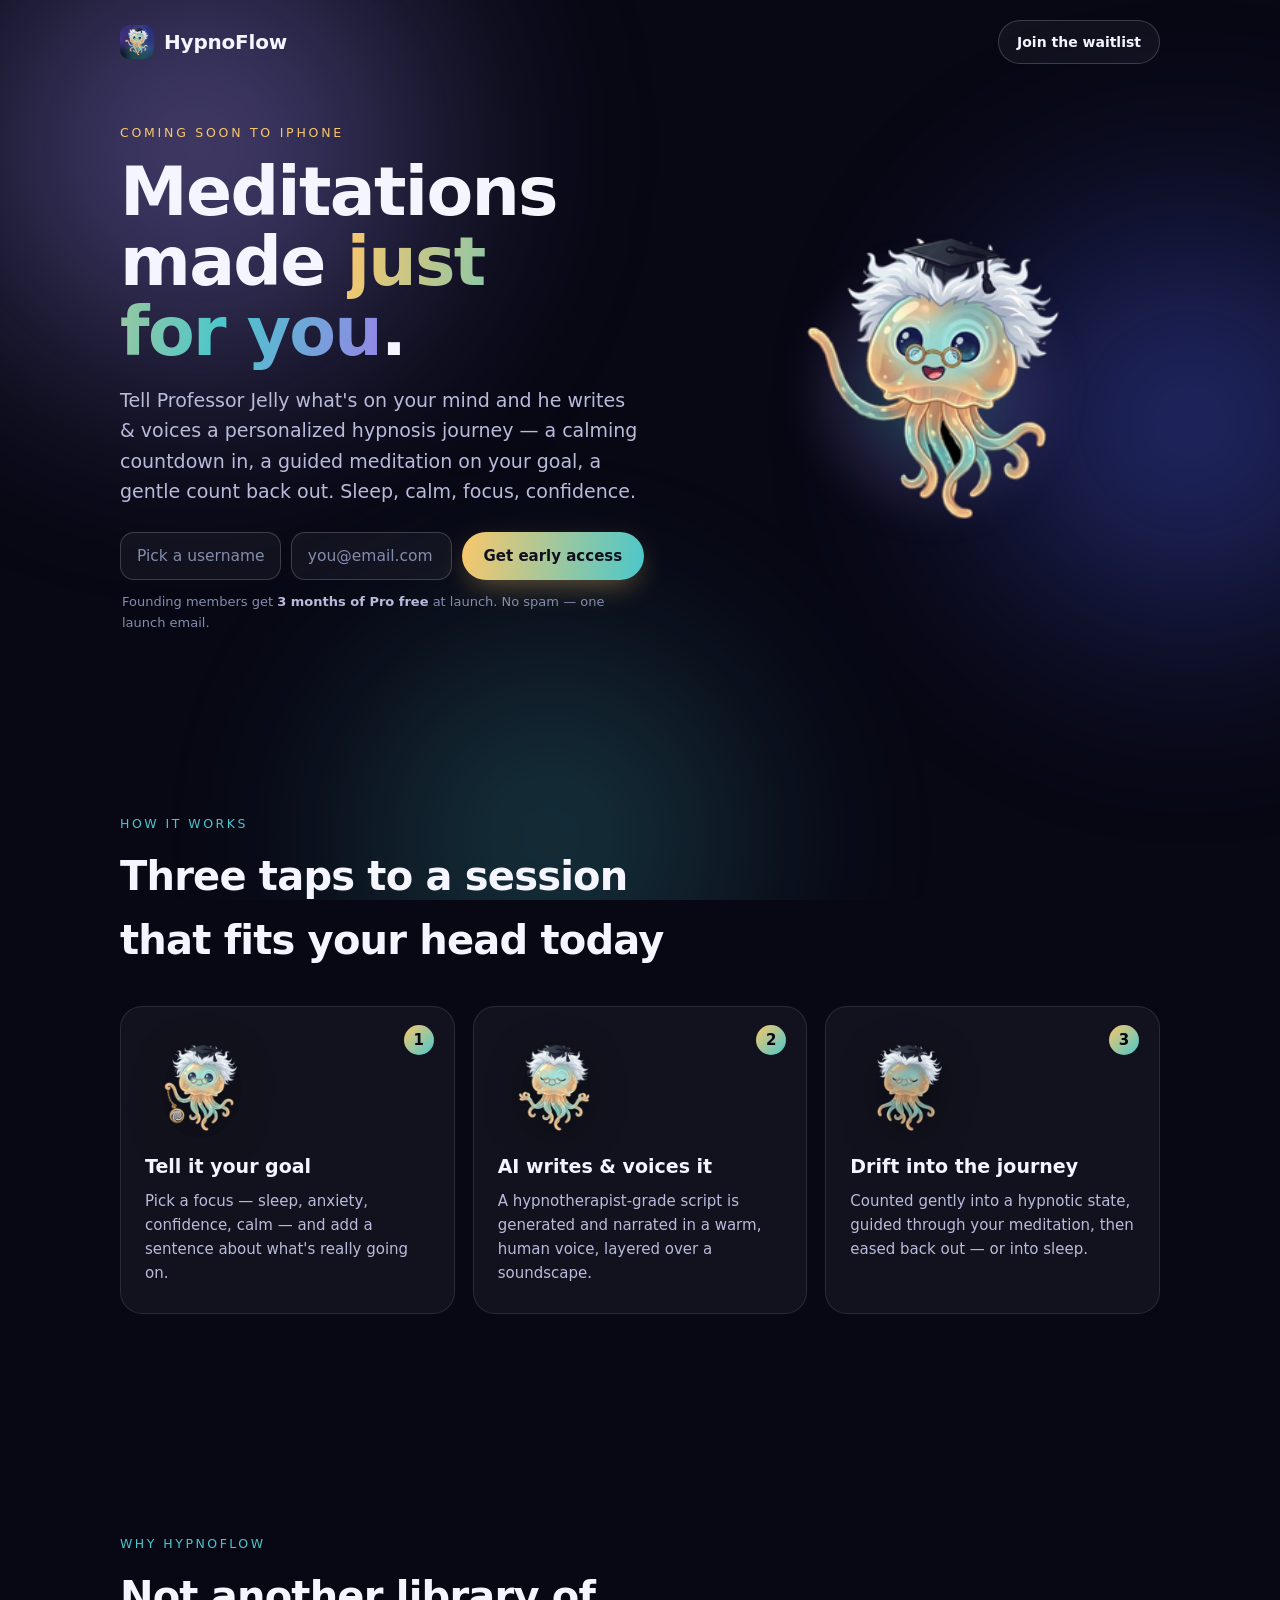
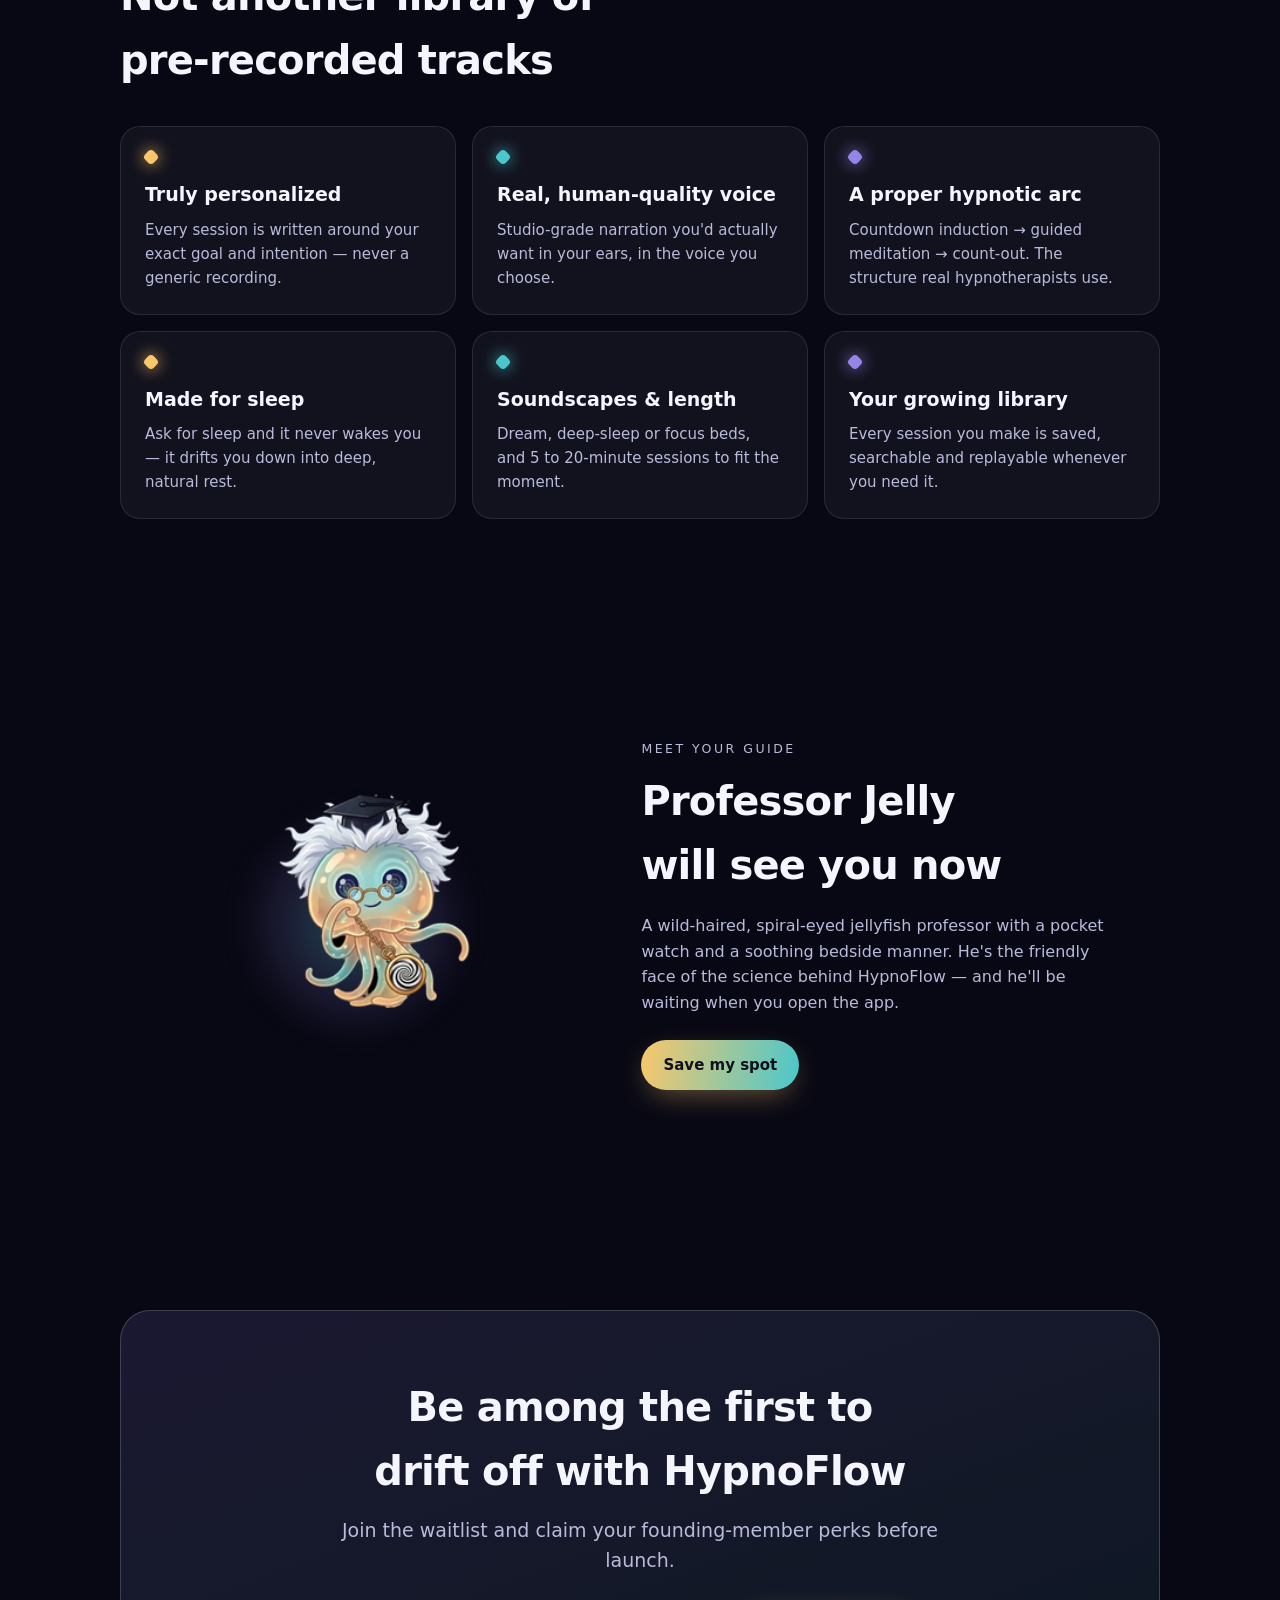
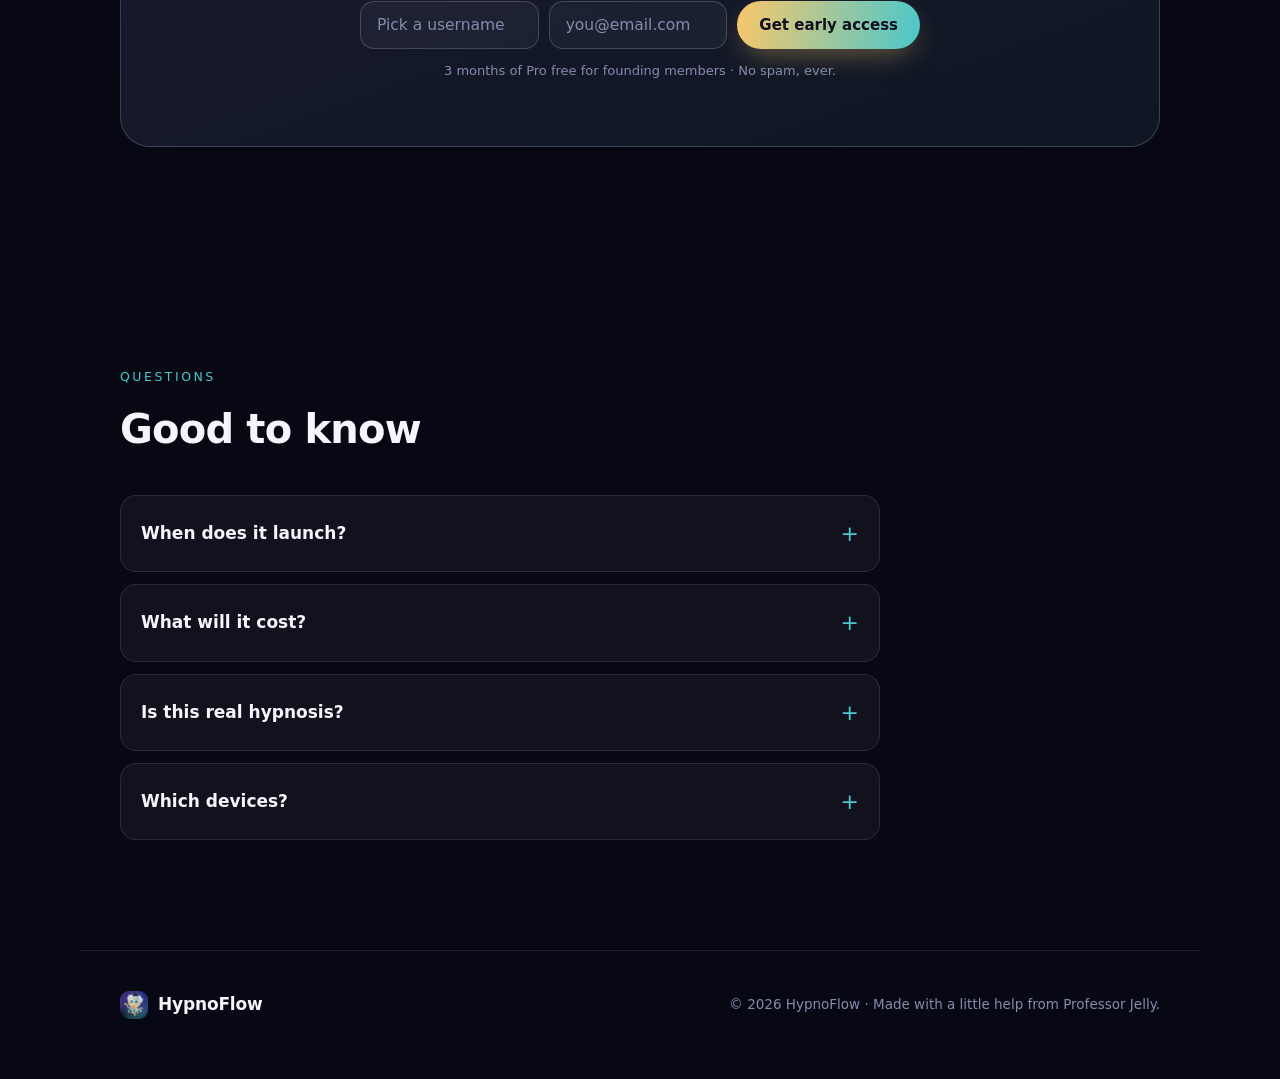
==== index.html @ 944a5782 "HypnoFlow waitlist landing page Pre-launch site to collect username + email signups, branded to matc" ====
<!DOCTYPE html>
<html lang="en">
<head>
  <meta charset="UTF-8" />
  <meta name="viewport" content="width=device-width, initial-scale=1.0" />
  <title>HypnoFlow — AI hypnosis & meditations made just for you</title>
  <meta name="description" content="HypnoFlow writes and voices a personalized hypnosis session for whatever's on your mind — sleep, calm, focus, confidence. Join the waitlist for early access." />

  <!-- Open Graph / social -->
  <meta property="og:title" content="HypnoFlow — meditations made just for you" />
  <meta property="og:description" content="AI-crafted, human-voiced hypnosis sessions for sleep, calm, focus and confidence. Join the waitlist." />
  <meta property="og:type" content="website" />
  <meta property="og:image" content="assets/og-image.png" />
  <meta name="twitter:card" content="summary_large_image" />

  <link rel="icon" type="image/png" sizes="32x32" href="assets/favicon-32.png" />
  <link rel="apple-touch-icon" href="assets/apple-touch-icon.png" />
  <link rel="stylesheet" href="styles.css" />
</head>
<body>
  <div class="aurora" aria-hidden="true">
    <span class="blob b1"></span><span class="blob b2"></span><span class="blob b3"></span>
  </div>

  <!-- NAV -->
  <header class="nav">
    <a class="brand" href="#top">
      <img src="assets/icon.png" alt="" width="34" height="34" />
      <span>HypnoFlow</span>
    </a>
    <a class="btn btn-ghost nav-cta" href="#join">Join the waitlist</a>
  </header>

  <!-- HERO -->
  <main id="top">
    <section class="hero">
      <div class="hero-copy reveal">
        <p class="eyebrow">Coming soon to iPhone</p>
        <h1>Meditations made <span class="grad">just for you</span>.</h1>
        <p class="lede">Tell Professor Jelly what's on your mind and he writes &amp; voices a personalized hypnosis journey — a calming countdown in, a guided meditation on your goal, a gentle count back out. Sleep, calm, focus, confidence.</p>

        <form id="waitlist" class="waitlist" name="waitlist" method="POST" data-netlify="true" netlify-honeypot="bot-field">
          <input type="hidden" name="form-name" value="waitlist" />
          <p class="hp"><label>Leave this empty <input name="bot-field" /></label></p>
          <div class="fields">
            <input class="field" type="text" name="username" placeholder="Pick a username" autocomplete="username" required />
            <input class="field" type="email" name="email" placeholder="you@email.com" autocomplete="email" required />
            <button class="btn btn-primary" type="submit">Get early access</button>
          </div>
          <p class="form-note" id="formNote">Founding members get <b>3 months of Pro free</b> at launch. No spam — one launch email.</p>
        </form>
      </div>

      <div class="hero-mascot reveal">
        <div class="mascot-stage">
          <div class="mascot"
               data-sheet="assets/mascot-wave-sheet.png"
               data-cols="6" data-rows="5" data-frames="30" data-fps="15"
               role="img" aria-label="Professor Jelly, the HypnoFlow mascot, waving hello"></div>
        </div>
      </div>
    </section>

    <!-- HOW IT WORKS -->
    <section class="section" id="how">
      <p class="kicker reveal">How it works</p>
      <h2 class="reveal">Three taps to a session that fits your head today</h2>
      <ol class="steps">
        <li class="step reveal">
          <span class="step-n">1</span>
          <img src="assets/pose-hypno.png" alt="" class="step-art" />
          <h3>Tell it your goal</h3>
          <p>Pick a focus — sleep, anxiety, confidence, calm — and add a sentence about what's really going on.</p>
        </li>
        <li class="step reveal">
          <span class="step-n">2</span>
          <img src="assets/pose-meditate.png" alt="" class="step-art" />
          <h3>AI writes &amp; voices it</h3>
          <p>A hypnotherapist-grade script is generated and narrated in a warm, human voice, layered over a soundscape.</p>
        </li>
        <li class="step reveal">
          <span class="step-n">3</span>
          <img src="assets/pose-sleep.png" alt="" class="step-art" />
          <h3>Drift into the journey</h3>
          <p>Counted gently into a hypnotic state, guided through your meditation, then eased back out — or into sleep.</p>
        </li>
      </ol>
    </section>

    <!-- FEATURES -->
    <section class="section" id="features">
      <p class="kicker reveal">Why HypnoFlow</p>
      <h2 class="reveal">Not another library of pre-recorded tracks</h2>
      <div class="grid">
        <article class="card reveal"><span class="dot"></span><h3>Truly personalized</h3><p>Every session is written around your exact goal and intention — never a generic recording.</p></article>
        <article class="card reveal"><span class="dot teal"></span><h3>Real, human-quality voice</h3><p>Studio-grade narration you'd actually want in your ears, in the voice you choose.</p></article>
        <article class="card reveal"><span class="dot violet"></span><h3>A proper hypnotic arc</h3><p>Countdown induction → guided meditation → count-out. The structure real hypnotherapists use.</p></article>
        <article class="card reveal"><span class="dot"></span><h3>Made for sleep</h3><p>Ask for sleep and it never wakes you — it drifts you down into deep, natural rest.</p></article>
        <article class="card reveal"><span class="dot teal"></span><h3>Soundscapes &amp; length</h3><p>Dream, deep-sleep or focus beds, and 5 to 20-minute sessions to fit the moment.</p></article>
        <article class="card reveal"><span class="dot violet"></span><h3>Your growing library</h3><p>Every session you make is saved, searchable and replayable whenever you need it.</p></article>
      </div>
    </section>

    <!-- MEET PROFESSOR JELLY -->
    <section class="section jelly" id="jelly">
      <div class="jelly-art reveal">
        <div class="mascot-stage sm">
          <div class="mascot"
               data-sheet="assets/mascot-hypno-sheet.png"
               data-cols="6" data-rows="5" data-frames="30" data-fps="15"
               role="img" aria-label="Professor Jelly swinging a hypnotic pocket watch"></div>
        </div>
      </div>
      <div class="jelly-copy reveal">
        <p class="kicker">Meet your guide</p>
        <h2>Professor Jelly will see you now</h2>
        <p>A wild-haired, spiral-eyed jellyfish professor with a pocket watch and a soothing bedside manner. He's the friendly face of the science behind HypnoFlow — and he'll be waiting when you open the app.</p>
        <a class="btn btn-primary" href="#join">Save my spot</a>
      </div>
    </section>

    <!-- FINAL CTA -->
    <section class="section cta" id="join">
      <div class="cta-inner reveal">
        <h2>Be among the first to drift off with HypnoFlow</h2>
        <p class="lede center">Join the waitlist and claim your founding-member perks before launch.</p>
        <form class="waitlist" name="waitlist" method="POST" data-netlify="true" netlify-honeypot="bot-field">
          <input type="hidden" name="form-name" value="waitlist" />
          <p class="hp"><label>Leave this empty <input name="bot-field" /></label></p>
          <div class="fields">
            <input class="field" type="text" name="username" placeholder="Pick a username" autocomplete="username" required />
            <input class="field" type="email" name="email" placeholder="you@email.com" autocomplete="email" required />
            <button class="btn btn-primary" type="submit">Get early access</button>
          </div>
          <p class="form-note">3 months of Pro free for founding members · No spam, ever.</p>
        </form>
      </div>
    </section>

    <!-- FAQ -->
    <section class="section" id="faq">
      <p class="kicker reveal">Questions</p>
      <h2 class="reveal">Good to know</h2>
      <div class="faq">
        <details class="reveal"><summary>When does it launch?</summary><p>We're in the final stretch on iPhone. Join the waitlist and you'll get one email the day it goes live — plus early access before the public.</p></details>
        <details class="reveal"><summary>What will it cost?</summary><p>A subscription includes monthly credits to generate sessions, with affordable top-ups if you want more. Founding members on the waitlist get 3 months of Pro free.</p></details>
        <details class="reveal"><summary>Is this real hypnosis?</summary><p>It uses the same language patterns and structure clinical hypnotherapists use — progressive relaxation, counting inductions, positive suggestion — for relaxation and wellbeing. It's not medical treatment.</p></details>
        <details class="reveal"><summary>Which devices?</summary><p>iPhone first. Add your email and we'll tell you the moment other platforms are ready.</p></details>
      </div>
    </section>
  </main>

  <footer class="footer">
    <div class="brand">
      <img src="assets/icon.png" alt="" width="28" height="28" />
      <span>HypnoFlow</span>
    </div>
    <p>© <span id="year"></span> HypnoFlow · Made with a little help from Professor Jelly.</p>
  </footer>

  <!-- Success overlay -->
  <div class="toast" id="toast" role="status" aria-live="polite" hidden>
    <div class="toast-card">
      <div class="mascot-stage tiny">
        <div class="mascot" data-sheet="assets/mascot-wave-sheet.png" data-cols="6" data-rows="5" data-frames="30" data-fps="15" aria-hidden="true"></div>
      </div>
      <h3>You're on the list! 🪼</h3>
      <p>Professor Jelly will send one note the moment HypnoFlow is live.</p>
      <button class="btn btn-ghost" id="toastClose">Close</button>
    </div>
  </div>

  <script src="main.js"></script>
</body>
</html>
---- styles.css ----
/* HypnoFlow landing — aurora/void branding to match the app */
:root {
  --void: #080814;
  --void-2: #0c0c1d;
  --panel: rgba(255,255,255,0.045);
  --panel-2: rgba(255,255,255,0.07);
  --stroke: rgba(255,255,255,0.10);
  --stroke-2: rgba(255,255,255,0.18);
  --ink: #F5F5FF;
  --ink-2: #B9BBDB;
  --ink-faint: #838DAD;
  --amber: #FAC76B;
  --teal: #4AC7CC;
  --violet: #9585E6;
  --indigo: #4C5CEB;
  --display: ui-rounded, "SF Pro Rounded", "Segoe UI", system-ui, sans-serif;
  --body: system-ui, -apple-system, "Segoe UI", Roboto, sans-serif;
  --maxw: 1120px;
}

* { box-sizing: border-box; }
html { scroll-behavior: smooth; }
body {
  margin: 0; background: var(--void); color: var(--ink);
  font-family: var(--body); line-height: 1.6; -webkit-font-smoothing: antialiased;
  overflow-x: hidden;
}
img { max-width: 100%; display: block; }
a { color: inherit; text-decoration: none; }

/* Ambient aurora */
.aurora { position: fixed; inset: 0; z-index: 0; pointer-events: none; overflow: hidden; }
.aurora .blob { position: absolute; border-radius: 50%; filter: blur(90px); opacity: .55; }
.blob.b1 { width: 55vw; height: 55vw; top: -16vw; left: -12vw; background: radial-gradient(circle, var(--violet), transparent 68%); }
.blob.b2 { width: 50vw; height: 50vw; top: 8vw; right: -18vw; background: radial-gradient(circle, var(--indigo), transparent 66%); opacity: .5; }
.blob.b3 { width: 46vw; height: 46vw; bottom: -18vw; left: 20vw; background: radial-gradient(circle, var(--teal), transparent 68%); opacity: .3; }

/* Layout helpers */
.nav, main, .footer { position: relative; z-index: 1; }
.section { max-width: var(--maxw); margin: 0 auto; padding: clamp(56px, 9vw, 110px) clamp(20px, 5vw, 40px); }

/* Nav */
.nav {
  display: flex; align-items: center; justify-content: space-between;
  max-width: var(--maxw); margin: 0 auto; padding: 20px clamp(20px, 5vw, 40px);
}
.brand { display: flex; align-items: center; gap: 10px; font-family: var(--display); font-weight: 700; font-size: 20px; letter-spacing: -0.01em; }
.brand img { border-radius: 9px; }

/* Buttons */
.btn { font-family: var(--display); font-weight: 650; border: none; cursor: pointer; border-radius: 999px;
  padding: 13px 22px; font-size: 15px; transition: transform .15s ease, box-shadow .2s ease, background .2s ease; display: inline-block; }
.btn:active { transform: translateY(1px) scale(.99); }
.btn-primary { color: #10101f; background: linear-gradient(100deg, var(--amber), var(--teal)); box-shadow: 0 10px 30px -8px rgba(250,199,107,.45); }
.btn-primary:hover { box-shadow: 0 14px 40px -8px rgba(74,199,204,.55); transform: translateY(-1px); }
.btn-ghost { color: var(--ink); background: var(--panel); border: 1px solid var(--stroke-2); }
.btn-ghost:hover { background: var(--panel-2); }
.nav-cta { padding: 10px 18px; font-size: 14px; }

/* Hero */
.hero { max-width: var(--maxw); margin: 0 auto; padding: clamp(16px,3vw,40px) clamp(20px,5vw,40px) clamp(30px,6vw,70px);
  display: grid; grid-template-columns: 1.15fr 1fr; gap: clamp(24px, 5vw, 60px); align-items: center; }
.eyebrow { font-family: var(--display); text-transform: uppercase; letter-spacing: .22em; font-size: 12.5px; color: var(--amber); margin: 0 0 14px; }
h1 { font-family: var(--display); font-weight: 800; letter-spacing: -0.025em; line-height: 1.03;
  font-size: clamp(38px, 6.5vw, 68px); margin: 0 0 18px; text-wrap: balance; }
.grad { background: linear-gradient(100deg, var(--amber), var(--teal) 60%, var(--violet)); -webkit-background-clip: text; background-clip: text; color: transparent; }
.lede { font-size: clamp(16px, 2vw, 19px); color: var(--ink-2); max-width: 54ch; margin: 0 0 26px; }
.lede.center { margin-left: auto; margin-right: auto; text-align: center; }

/* Waitlist form */
.waitlist { max-width: 560px; }
.fields { display: flex; gap: 10px; flex-wrap: wrap; }
.field { flex: 1 1 160px; min-width: 0; background: var(--panel); border: 1px solid var(--stroke-2); color: var(--ink);
  border-radius: 14px; padding: 14px 16px; font-size: 15.5px; font-family: var(--body); }
.field::placeholder { color: var(--ink-faint); }
.field:focus { outline: none; border-color: var(--amber); box-shadow: 0 0 0 3px rgba(250,199,107,.18); }
.waitlist .btn-primary { flex: 0 0 auto; }
.form-note { font-size: 13px; color: var(--ink-faint); margin: 12px 2px 0; }
.form-note b { color: var(--ink-2); }
.hp { position: absolute; left: -9999px; }

/* Hero mascot */
.hero-mascot { display: flex; justify-content: center; }
.mascot-stage { position: relative; width: min(360px, 78vw); aspect-ratio: 1; }
.mascot-stage::after { content: ""; position: absolute; inset: 12% 12% 6%; border-radius: 50%;
  background: radial-gradient(circle, rgba(74,199,204,.35), rgba(149,133,230,.14) 45%, transparent 70%); filter: blur(14px); z-index: -1; }
.mascot-stage.sm { width: min(300px, 72vw); }
.mascot-stage.tiny { width: 120px; margin: 0 auto; }
.mascot { width: 100%; height: 100%; background-repeat: no-repeat; background-position: 0 0;
  animation: bob 5.5s ease-in-out infinite; }
@keyframes bob { 0%,100% { transform: translateY(0); } 50% { transform: translateY(-14px); } }

/* Section headings */
.kicker { font-family: var(--display); text-transform: uppercase; letter-spacing: .2em; font-size: 12.5px; color: var(--teal); margin: 0 0 10px; }
h2 { font-family: var(--display); font-weight: 750; letter-spacing: -0.02em; font-size: clamp(26px, 4vw, 40px); margin: 0 0 34px; text-wrap: balance; max-width: 20ch; }
h3 { font-family: var(--display); font-weight: 650; font-size: 19px; margin: 0 0 8px; }
p { margin: 0 0 14px; }

/* Steps */
.steps { list-style: none; margin: 0; padding: 0; display: grid; grid-template-columns: repeat(3, 1fr); gap: 18px; }
.step { position: relative; background: var(--panel); border: 1px solid var(--stroke); border-radius: 22px; padding: 26px 24px 28px; }
.step-n { position: absolute; top: 18px; right: 20px; font-family: var(--display); font-weight: 800; font-size: 15px;
  width: 30px; height: 30px; display: grid; place-items: center; border-radius: 50%; color: var(--void); background: linear-gradient(135deg, var(--amber), var(--teal)); }
.step-art { width: 108px; height: 108px; object-fit: contain; margin-bottom: 10px; filter: drop-shadow(0 10px 20px rgba(0,0,0,.4)); }
.step p { color: var(--ink-2); font-size: 15px; margin: 0; }

/* Feature grid */
.grid { display: grid; grid-template-columns: repeat(3, 1fr); gap: 16px; }
.card { background: var(--panel); border: 1px solid var(--stroke); border-radius: 20px; padding: 24px; }
.card p { color: var(--ink-2); font-size: 15px; margin: 0; }
.dot { display: block; width: 12px; height: 12px; border-radius: 4px; transform: rotate(45deg); background: var(--amber); margin-bottom: 16px; box-shadow: 0 0 16px var(--amber); }
.dot.teal { background: var(--teal); box-shadow: 0 0 16px var(--teal); }
.dot.violet { background: var(--violet); box-shadow: 0 0 16px var(--violet); }

/* Meet the mascot */
.jelly { display: grid; grid-template-columns: 1fr 1.1fr; gap: clamp(20px,4vw,50px); align-items: center; }
.jelly-art { display: flex; justify-content: center; }
.jelly-copy h2 { margin-bottom: 16px; }
.jelly-copy p { color: var(--ink-2); max-width: 46ch; }
.jelly-copy .btn { margin-top: 10px; }

/* CTA */
.cta-inner { background: linear-gradient(160deg, rgba(149,133,230,.14), rgba(74,199,204,.08));
  border: 1px solid var(--stroke-2); border-radius: 30px; padding: clamp(34px, 6vw, 64px); text-align: center; }
.cta-inner h2 { margin: 0 auto 12px; max-width: 22ch; }
.cta-inner .waitlist { margin: 22px auto 0; }
.cta-inner .fields { justify-content: center; }

/* FAQ */
.faq { display: grid; gap: 12px; max-width: 760px; }
.faq details { background: var(--panel); border: 1px solid var(--stroke); border-radius: 16px; padding: 6px 20px; }
.faq summary { cursor: pointer; font-family: var(--display); font-weight: 600; font-size: 17px; padding: 14px 0; list-style: none; display: flex; justify-content: space-between; align-items: center; }
.faq summary::-webkit-details-marker { display: none; }
.faq summary::after { content: "+"; color: var(--teal); font-size: 22px; font-weight: 400; }
.faq details[open] summary::after { content: "–"; }
.faq details p { color: var(--ink-2); margin: 0 0 16px; font-size: 15px; }

/* Footer */
.footer { max-width: var(--maxw); margin: 0 auto; padding: 40px clamp(20px,5vw,40px) 60px;
  border-top: 1px solid var(--stroke); display: flex; justify-content: space-between; align-items: center; gap: 16px; flex-wrap: wrap; }
.footer p { color: var(--ink-faint); font-size: 13.5px; margin: 0; }
.footer .brand { font-size: 17px; }

/* Toast */
.toast { position: fixed; inset: 0; z-index: 50; display: grid; place-items: center; background: rgba(6,6,16,.7); backdrop-filter: blur(6px); }
.toast[hidden] { display: none; }
.toast-card { background: var(--void-2); border: 1px solid var(--stroke-2); border-radius: 26px; padding: 34px 32px; text-align: center; max-width: 380px; margin: 20px; box-shadow: 0 30px 80px -20px rgba(0,0,0,.8); }
.toast-card h3 { font-size: 23px; margin: 6px 0 8px; }
.toast-card p { color: var(--ink-2); margin: 0 0 20px; }

/* Reveal on scroll */
.reveal { opacity: 0; transform: translateY(22px); transition: opacity .7s ease, transform .7s ease; }
.reveal.in { opacity: 1; transform: none; }

/* Responsive */
@media (max-width: 860px) {
  .hero { grid-template-columns: 1fr; text-align: center; }
  .hero-copy { order: 2; }
  .hero-mascot { order: 1; }
  .waitlist { margin-left: auto; margin-right: auto; }
  .fields { justify-content: center; }
  .jelly { grid-template-columns: 1fr; text-align: center; }
  .jelly-copy .btn { margin-inline: auto; }
  .steps, .grid { grid-template-columns: 1fr; }
  h2 { max-width: none; }
}
@media (min-width: 561px) and (max-width: 860px) {
  .steps, .grid { grid-template-columns: 1fr 1fr; }
}
@media (prefers-reduced-motion: reduce) {
  .mascot { animation: none; }
  html { scroll-behavior: auto; }
  .reveal { transition: none; opacity: 1; transform: none; }
}
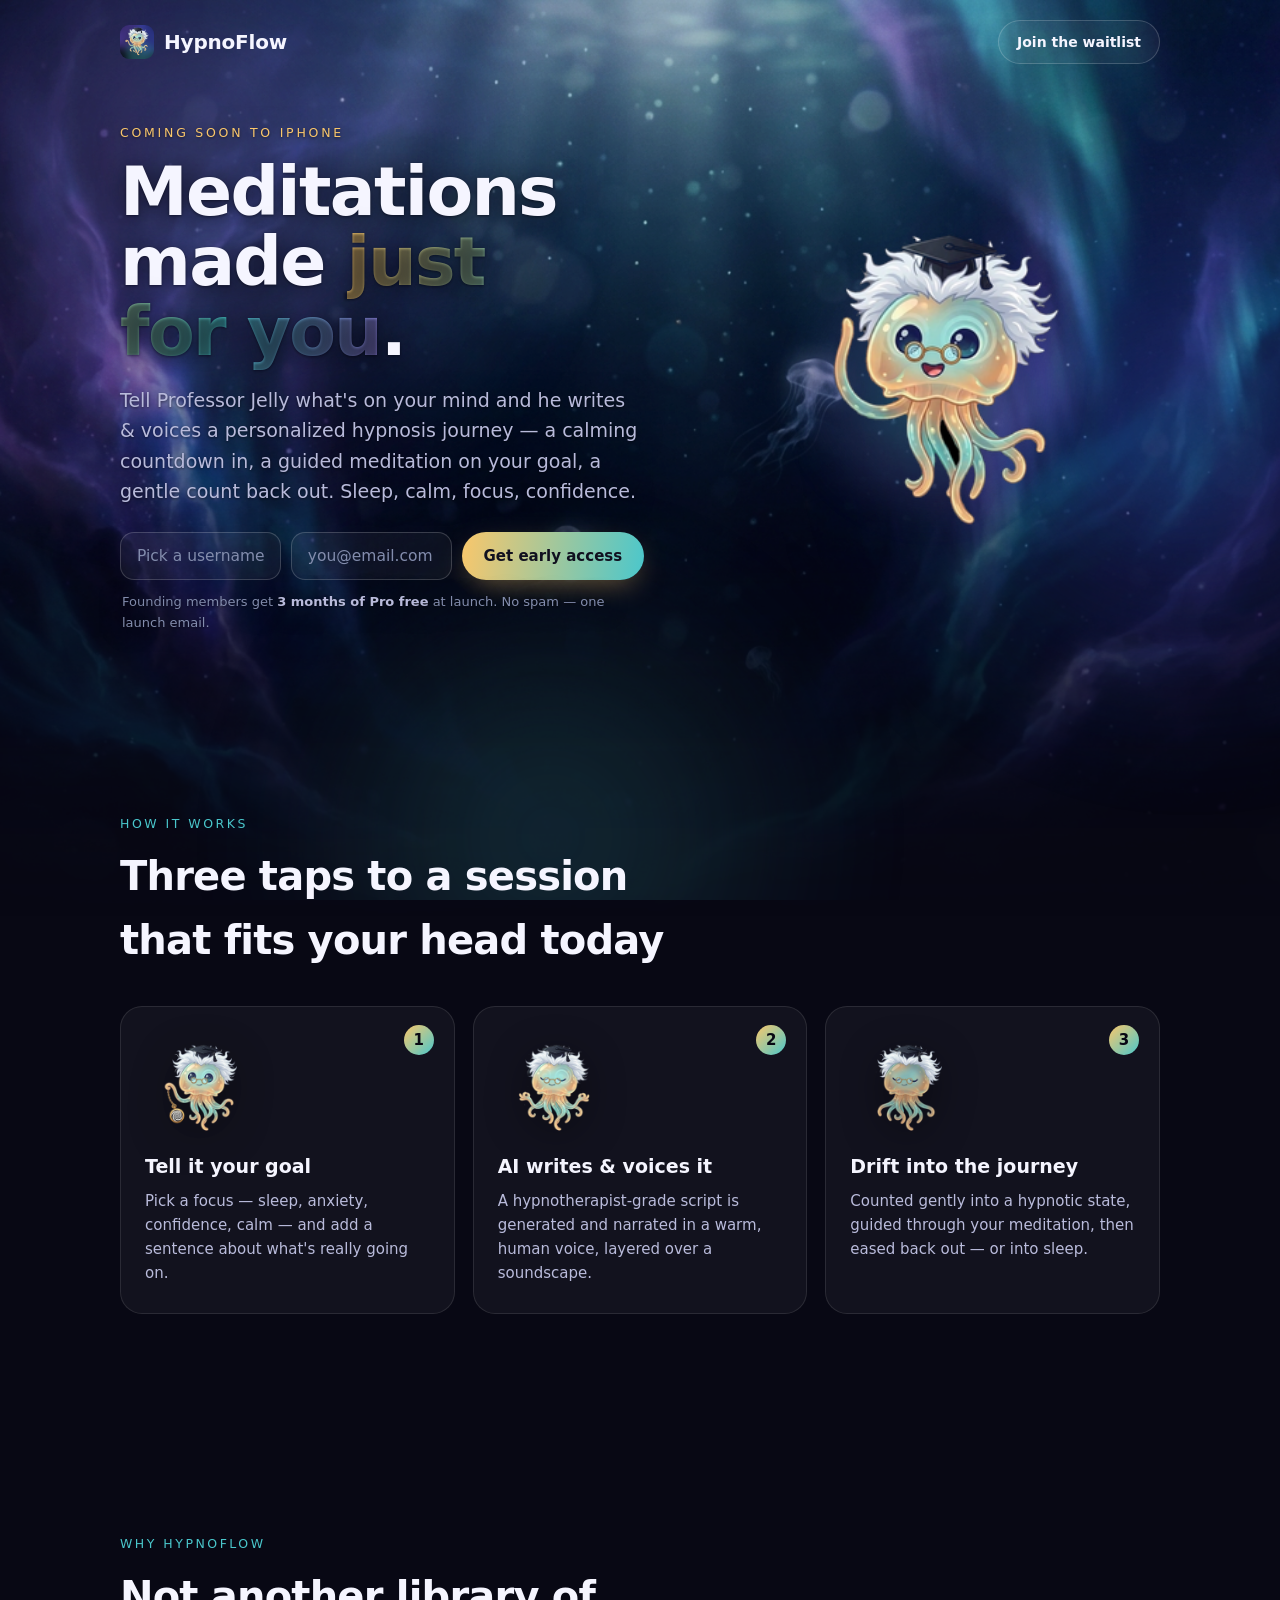
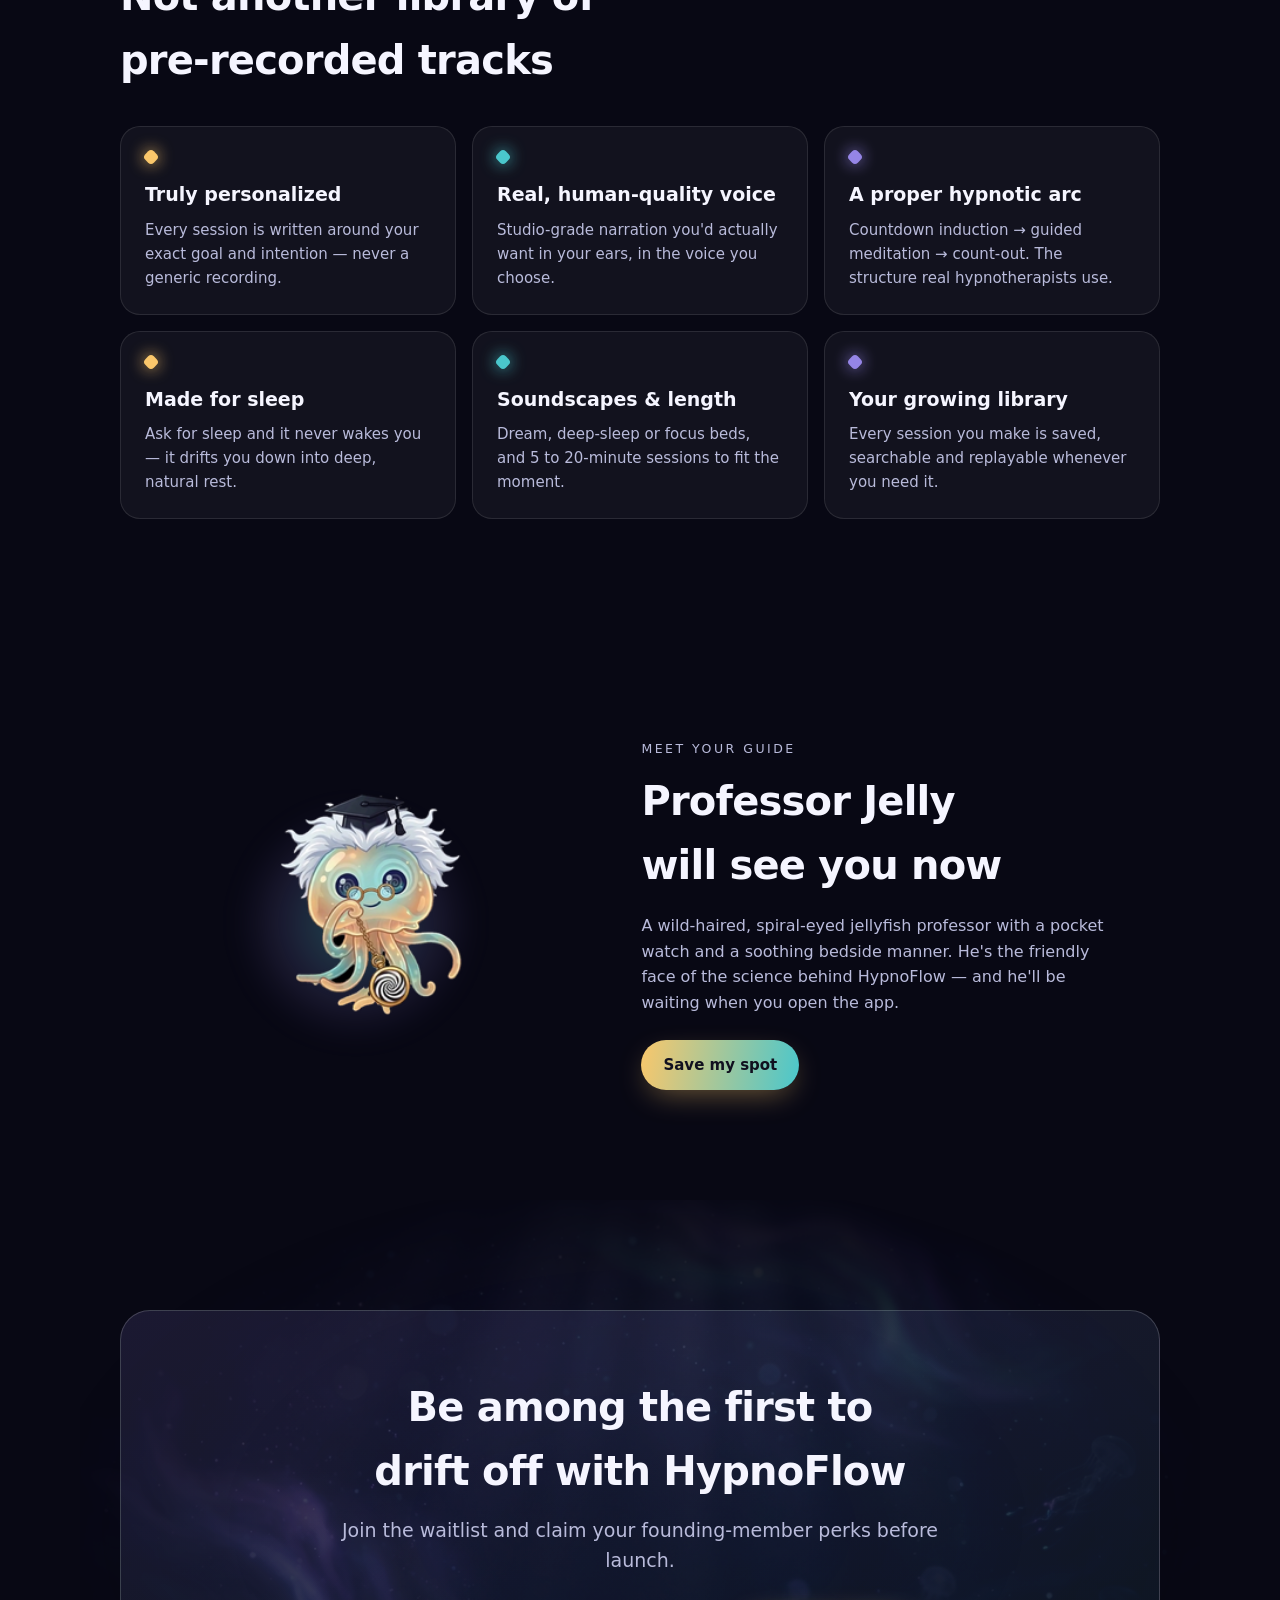
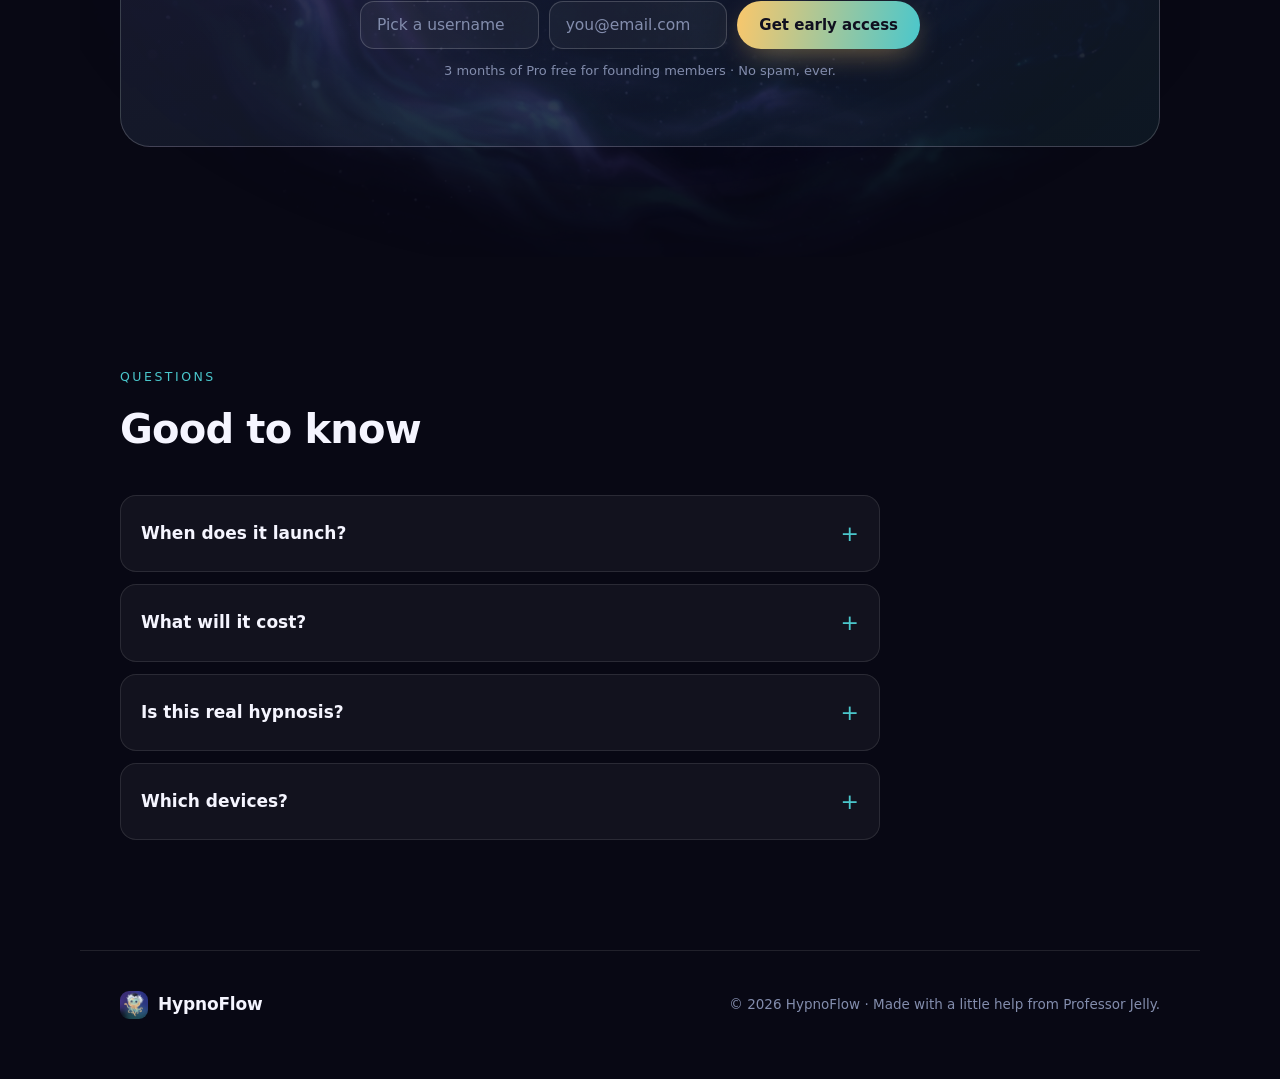
==== commit fc24afd1: "Wire in hero dreamscape, fix hero legibility & reveal fallback - Place the Higgsfield hero image as " ====
--- a/index.html
+++ b/index.html
@@ -18,6 +18,7 @@
   <link rel="stylesheet" href="styles.css" />
 </head>
 <body>
+  <div class="herobg" aria-hidden="true"></div>
   <div class="aurora" aria-hidden="true">
     <span class="blob b1"></span><span class="blob b2"></span><span class="blob b3"></span>
   </div>
@@ -34,7 +35,7 @@
   <!-- HERO -->
   <main id="top">
     <section class="hero">
-      <div class="hero-copy reveal">
+      <div class="hero-copy">
         <p class="eyebrow">Coming soon to iPhone</p>
         <h1>Meditations made <span class="grad">just for you</span>.</h1>
         <p class="lede">Tell Professor Jelly what's on your mind and he writes &amp; voices a personalized hypnosis journey — a calming countdown in, a guided meditation on your goal, a gentle count back out. Sleep, calm, focus, confidence.</p>
@@ -51,7 +52,7 @@
         </form>
       </div>
 
-      <div class="hero-mascot reveal">
+      <div class="hero-mascot">
         <div class="mascot-stage">
           <div class="mascot"
                data-sheet="assets/mascot-wave-sheet.png"
--- a/styles.css
+++ b/styles.css
@@ -28,8 +28,17 @@
 img { max-width: 100%; display: block; }
 a { color: inherit; text-decoration: none; }
 
+/* Higgsfield hero dreamscape, faded into the void */
+.herobg {
+  position: absolute; top: 0; left: 0; right: 0; height: 920px; z-index: 0; pointer-events: none;
+  background: url("assets/hero-bg.png") center top / cover no-repeat;
+  opacity: .95;
+  -webkit-mask-image: linear-gradient(to bottom, rgba(0,0,0,1) 0%, rgba(0,0,0,.65) 52%, transparent 100%);
+  mask-image: linear-gradient(to bottom, rgba(0,0,0,1) 0%, rgba(0,0,0,.65) 52%, transparent 100%);
+}
+
 /* Ambient aurora */
-.aurora { position: fixed; inset: 0; z-index: 0; pointer-events: none; overflow: hidden; }
+.aurora { position: fixed; inset: 0; z-index: 0; pointer-events: none; overflow: hidden; opacity: .8; }
 .aurora .blob { position: absolute; border-radius: 50%; filter: blur(90px); opacity: .55; }
 .blob.b1 { width: 55vw; height: 55vw; top: -16vw; left: -12vw; background: radial-gradient(circle, var(--violet), transparent 68%); }
 .blob.b2 { width: 50vw; height: 50vw; top: 8vw; right: -18vw; background: radial-gradient(circle, var(--indigo), transparent 66%); opacity: .5; }
@@ -60,6 +69,9 @@
 /* Hero */
 .hero { max-width: var(--maxw); margin: 0 auto; padding: clamp(16px,3vw,40px) clamp(20px,5vw,40px) clamp(30px,6vw,70px);
   display: grid; grid-template-columns: 1.15fr 1fr; gap: clamp(24px, 5vw, 60px); align-items: center; }
+.hero-copy .eyebrow, .hero-copy h1, .hero-copy .lede, .hero-copy .form-note {
+  text-shadow: 0 2px 26px rgba(6,6,16,.62), 0 1px 3px rgba(6,6,16,.5);
+}
 .eyebrow { font-family: var(--display); text-transform: uppercase; letter-spacing: .22em; font-size: 12.5px; color: var(--amber); margin: 0 0 14px; }
 h1 { font-family: var(--display); font-weight: 800; letter-spacing: -0.025em; line-height: 1.03;
   font-size: clamp(38px, 6.5vw, 68px); margin: 0 0 18px; text-wrap: balance; }
@@ -120,7 +132,14 @@
 .jelly-copy .btn { margin-top: 10px; }
 
 /* CTA */
-.cta-inner { background: linear-gradient(160deg, rgba(149,133,230,.14), rgba(74,199,204,.08));
+.cta { position: relative; }
+.cta::before {
+  content: ""; position: absolute; inset: 0; z-index: -1;
+  background: url("assets/band-bg.png") center / cover no-repeat; opacity: .32;
+  -webkit-mask-image: radial-gradient(ellipse at center, #000 25%, transparent 76%);
+  mask-image: radial-gradient(ellipse at center, #000 25%, transparent 76%);
+}
+.cta-inner { position: relative; background: linear-gradient(160deg, rgba(149,133,230,.14), rgba(74,199,204,.08));
   border: 1px solid var(--stroke-2); border-radius: 30px; padding: clamp(34px, 6vw, 64px); text-align: center; }
 .cta-inner h2 { margin: 0 auto 12px; max-width: 22ch; }
 .cta-inner .waitlist { margin: 22px auto 0; }
@@ -148,9 +167,9 @@
 .toast-card h3 { font-size: 23px; margin: 6px 0 8px; }
 .toast-card p { color: var(--ink-2); margin: 0 0 20px; }
 
-/* Reveal on scroll */
-.reveal { opacity: 0; transform: translateY(22px); transition: opacity .7s ease, transform .7s ease; }
-.reveal.in { opacity: 1; transform: none; }
+/* Reveal on scroll — only hides once JS is present (progressive enhancement) */
+.js .reveal { opacity: 0; transform: translateY(22px); transition: opacity .7s ease, transform .7s ease; }
+.js .reveal.in { opacity: 1; transform: none; }
 
 /* Responsive */
 @media (max-width: 860px) {
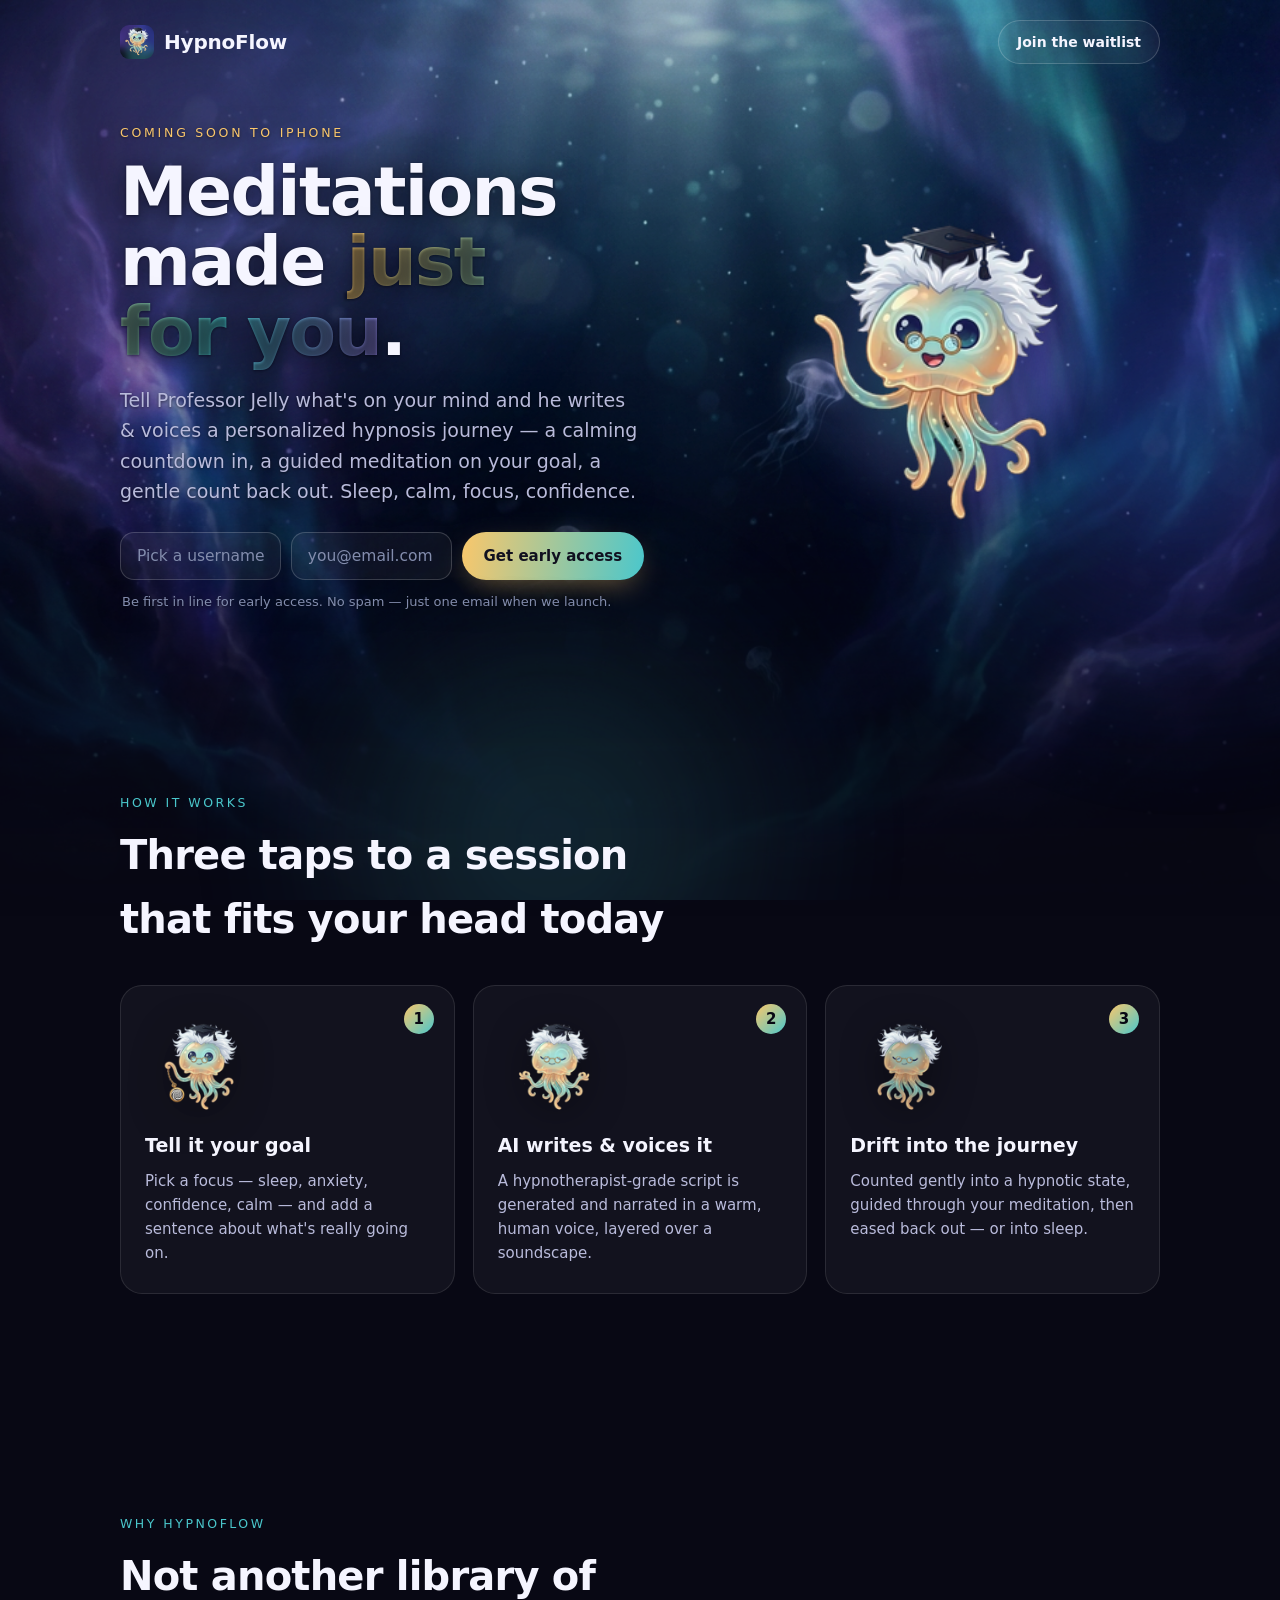
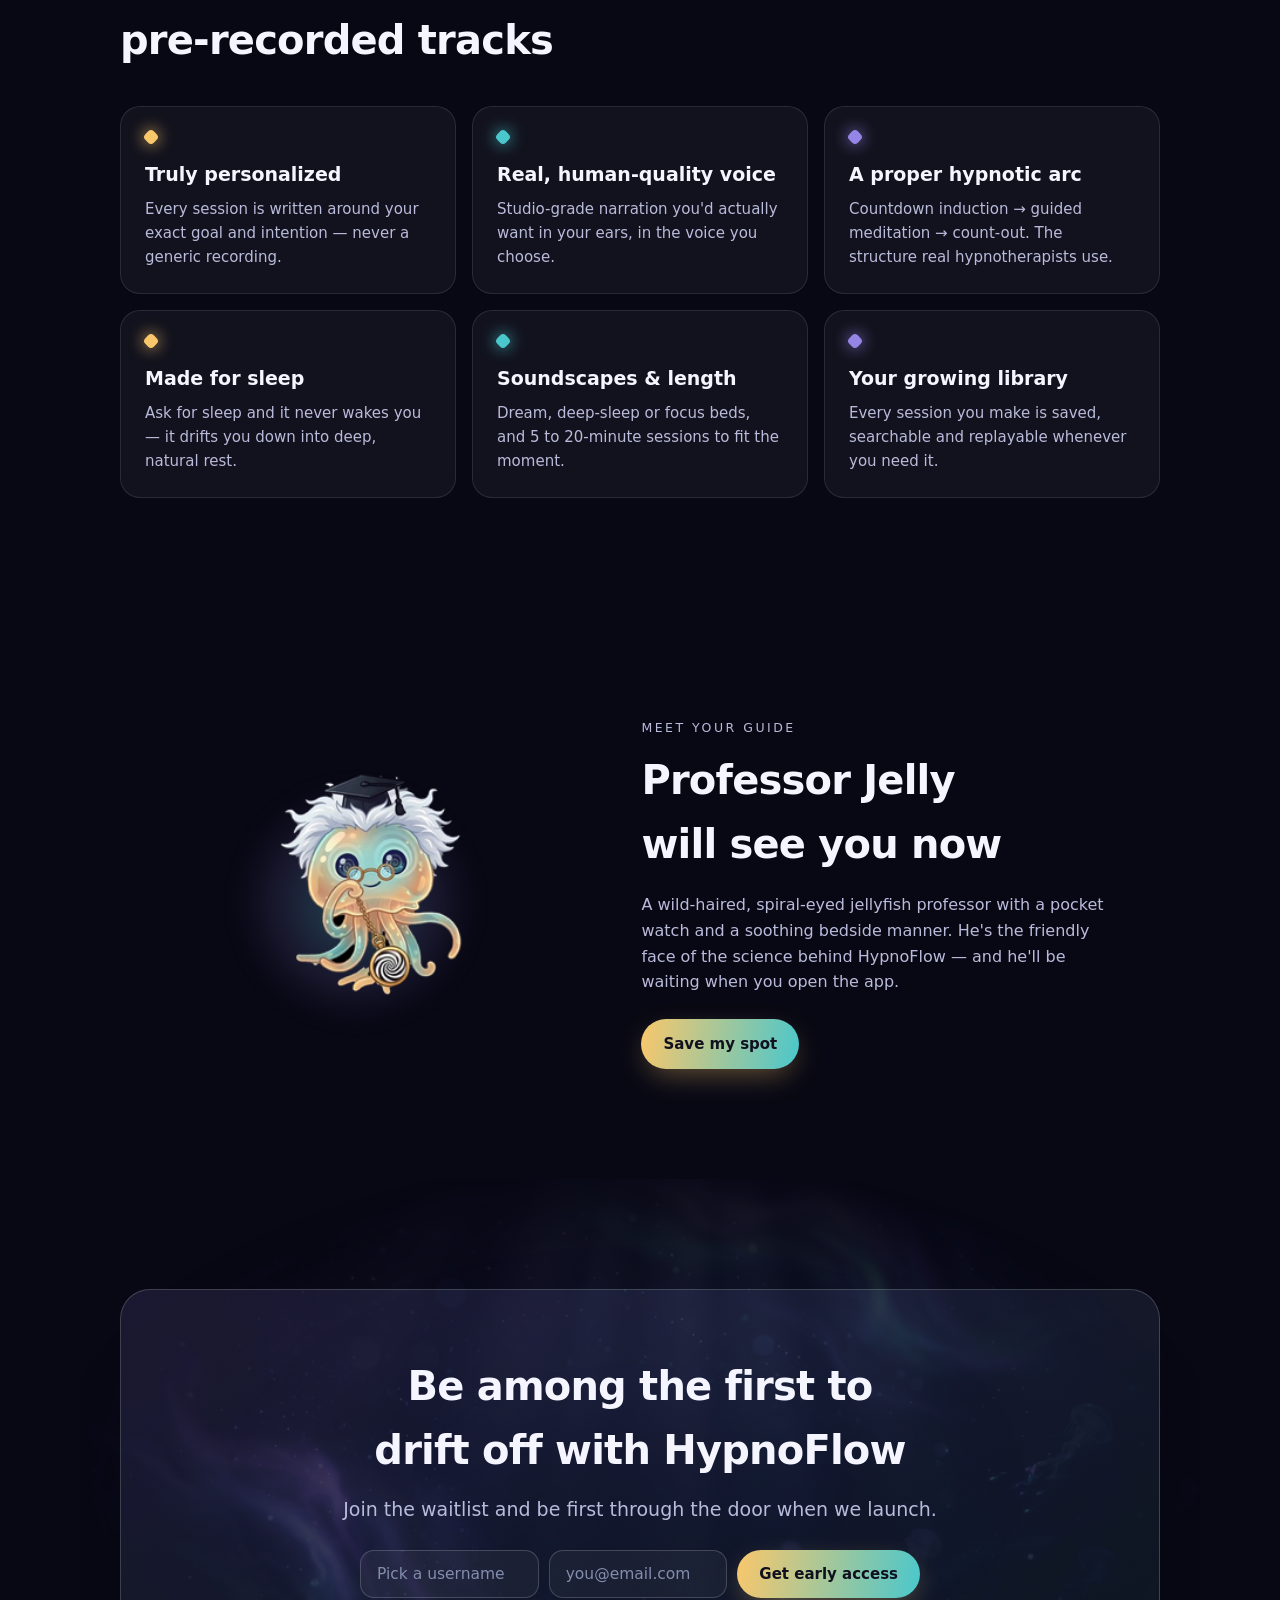
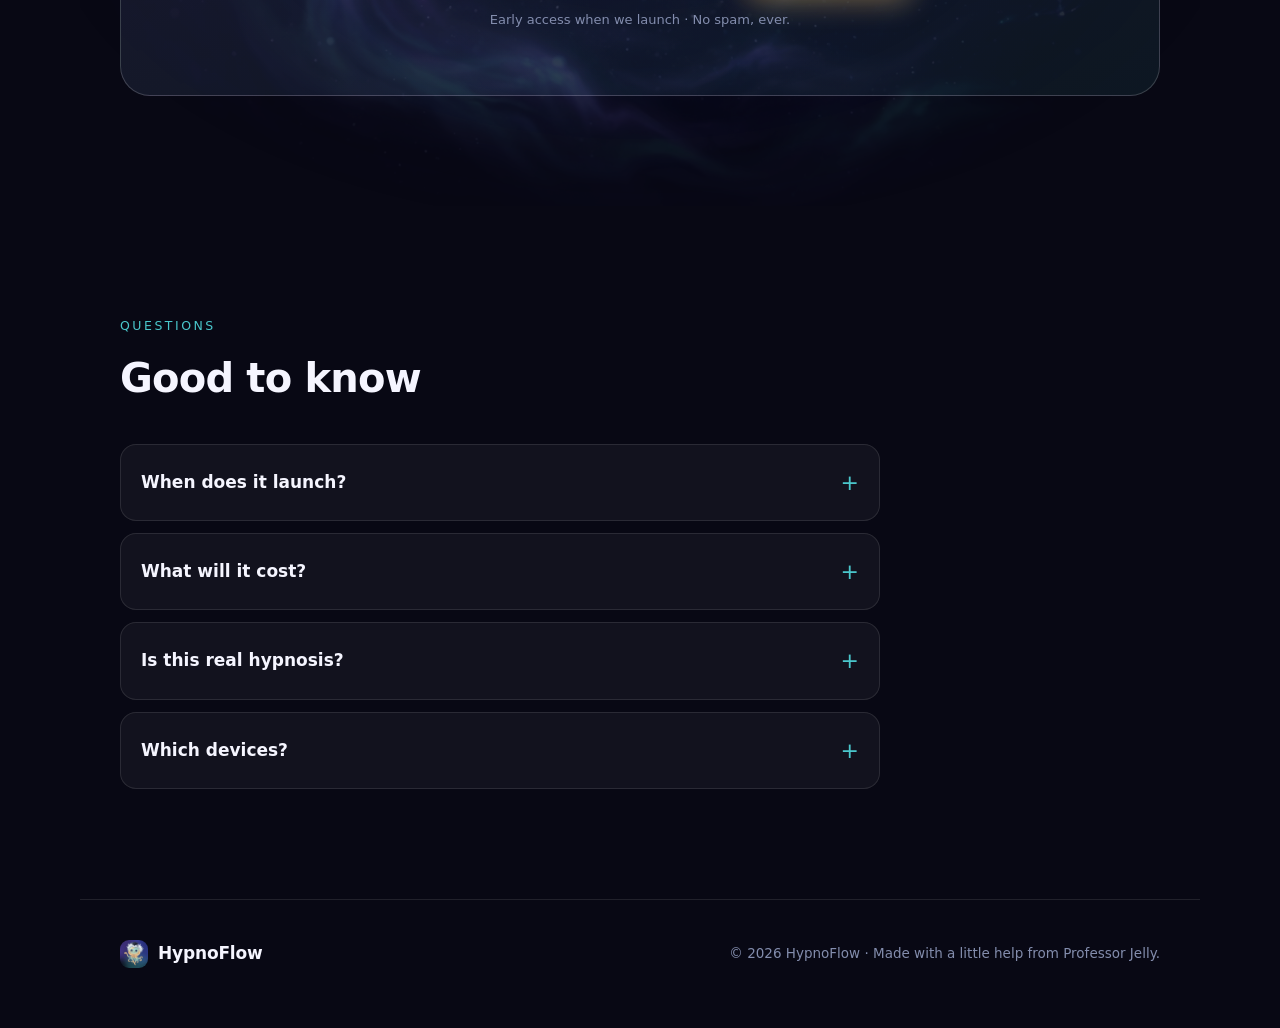
==== commit dbfc7766: "Switch to Web3Forms, add DO spec, slow hero wave, drop founding offer - Email capture via Web3Forms " ====
--- a/index.html
+++ b/index.html
@@ -40,15 +40,17 @@
         <h1>Meditations made <span class="grad">just for you</span>.</h1>
         <p class="lede">Tell Professor Jelly what's on your mind and he writes &amp; voices a personalized hypnosis journey — a calming countdown in, a guided meditation on your goal, a gentle count back out. Sleep, calm, focus, confidence.</p>
 
-        <form id="waitlist" class="waitlist" name="waitlist" method="POST" data-netlify="true" netlify-honeypot="bot-field">
-          <input type="hidden" name="form-name" value="waitlist" />
-          <p class="hp"><label>Leave this empty <input name="bot-field" /></label></p>
+        <form id="waitlist" class="waitlist" name="waitlist" method="POST">
+          <input type="hidden" name="access_key" value="YOUR_WEB3FORMS_ACCESS_KEY" />
+          <input type="hidden" name="subject" value="New HypnoFlow waitlist signup" />
+          <input type="hidden" name="from_name" value="HypnoFlow Waitlist" />
+          <input type="checkbox" name="botcheck" class="hp" tabindex="-1" autocomplete="off" aria-hidden="true" />
           <div class="fields">
             <input class="field" type="text" name="username" placeholder="Pick a username" autocomplete="username" required />
             <input class="field" type="email" name="email" placeholder="you@email.com" autocomplete="email" required />
             <button class="btn btn-primary" type="submit">Get early access</button>
           </div>
-          <p class="form-note" id="formNote">Founding members get <b>3 months of Pro free</b> at launch. No spam — one launch email.</p>
+          <p class="form-note" id="formNote">Be first in line for early access. No spam — just one email when we launch.</p>
         </form>
       </div>
 
@@ -56,7 +58,7 @@
         <div class="mascot-stage">
           <div class="mascot"
                data-sheet="assets/mascot-wave-sheet.png"
-               data-cols="6" data-rows="5" data-frames="30" data-fps="15"
+               data-cols="6" data-rows="5" data-frames="30" data-fps="8"
                role="img" aria-label="Professor Jelly, the HypnoFlow mascot, waving hello"></div>
         </div>
       </div>
@@ -124,16 +126,18 @@
     <section class="section cta" id="join">
       <div class="cta-inner reveal">
         <h2>Be among the first to drift off with HypnoFlow</h2>
-        <p class="lede center">Join the waitlist and claim your founding-member perks before launch.</p>
-        <form class="waitlist" name="waitlist" method="POST" data-netlify="true" netlify-honeypot="bot-field">
-          <input type="hidden" name="form-name" value="waitlist" />
-          <p class="hp"><label>Leave this empty <input name="bot-field" /></label></p>
+        <p class="lede center">Join the waitlist and be first through the door when we launch.</p>
+        <form class="waitlist" name="waitlist" method="POST">
+          <input type="hidden" name="access_key" value="YOUR_WEB3FORMS_ACCESS_KEY" />
+          <input type="hidden" name="subject" value="New HypnoFlow waitlist signup" />
+          <input type="hidden" name="from_name" value="HypnoFlow Waitlist" />
+          <input type="checkbox" name="botcheck" class="hp" tabindex="-1" autocomplete="off" aria-hidden="true" />
           <div class="fields">
             <input class="field" type="text" name="username" placeholder="Pick a username" autocomplete="username" required />
             <input class="field" type="email" name="email" placeholder="you@email.com" autocomplete="email" required />
             <button class="btn btn-primary" type="submit">Get early access</button>
           </div>
-          <p class="form-note">3 months of Pro free for founding members · No spam, ever.</p>
+          <p class="form-note">Early access when we launch · No spam, ever.</p>
         </form>
       </div>
     </section>
@@ -144,7 +148,7 @@
       <h2 class="reveal">Good to know</h2>
       <div class="faq">
         <details class="reveal"><summary>When does it launch?</summary><p>We're in the final stretch on iPhone. Join the waitlist and you'll get one email the day it goes live — plus early access before the public.</p></details>
-        <details class="reveal"><summary>What will it cost?</summary><p>A subscription includes monthly credits to generate sessions, with affordable top-ups if you want more. Founding members on the waitlist get 3 months of Pro free.</p></details>
+        <details class="reveal"><summary>What will it cost?</summary><p>A subscription includes monthly credits to generate sessions, with affordable top-ups if you want more. Waitlist members get early access before the public launch.</p></details>
         <details class="reveal"><summary>Is this real hypnosis?</summary><p>It uses the same language patterns and structure clinical hypnotherapists use — progressive relaxation, counting inductions, positive suggestion — for relaxation and wellbeing. It's not medical treatment.</p></details>
         <details class="reveal"><summary>Which devices?</summary><p>iPhone first. Add your email and we'll tell you the moment other platforms are ready.</p></details>
       </div>
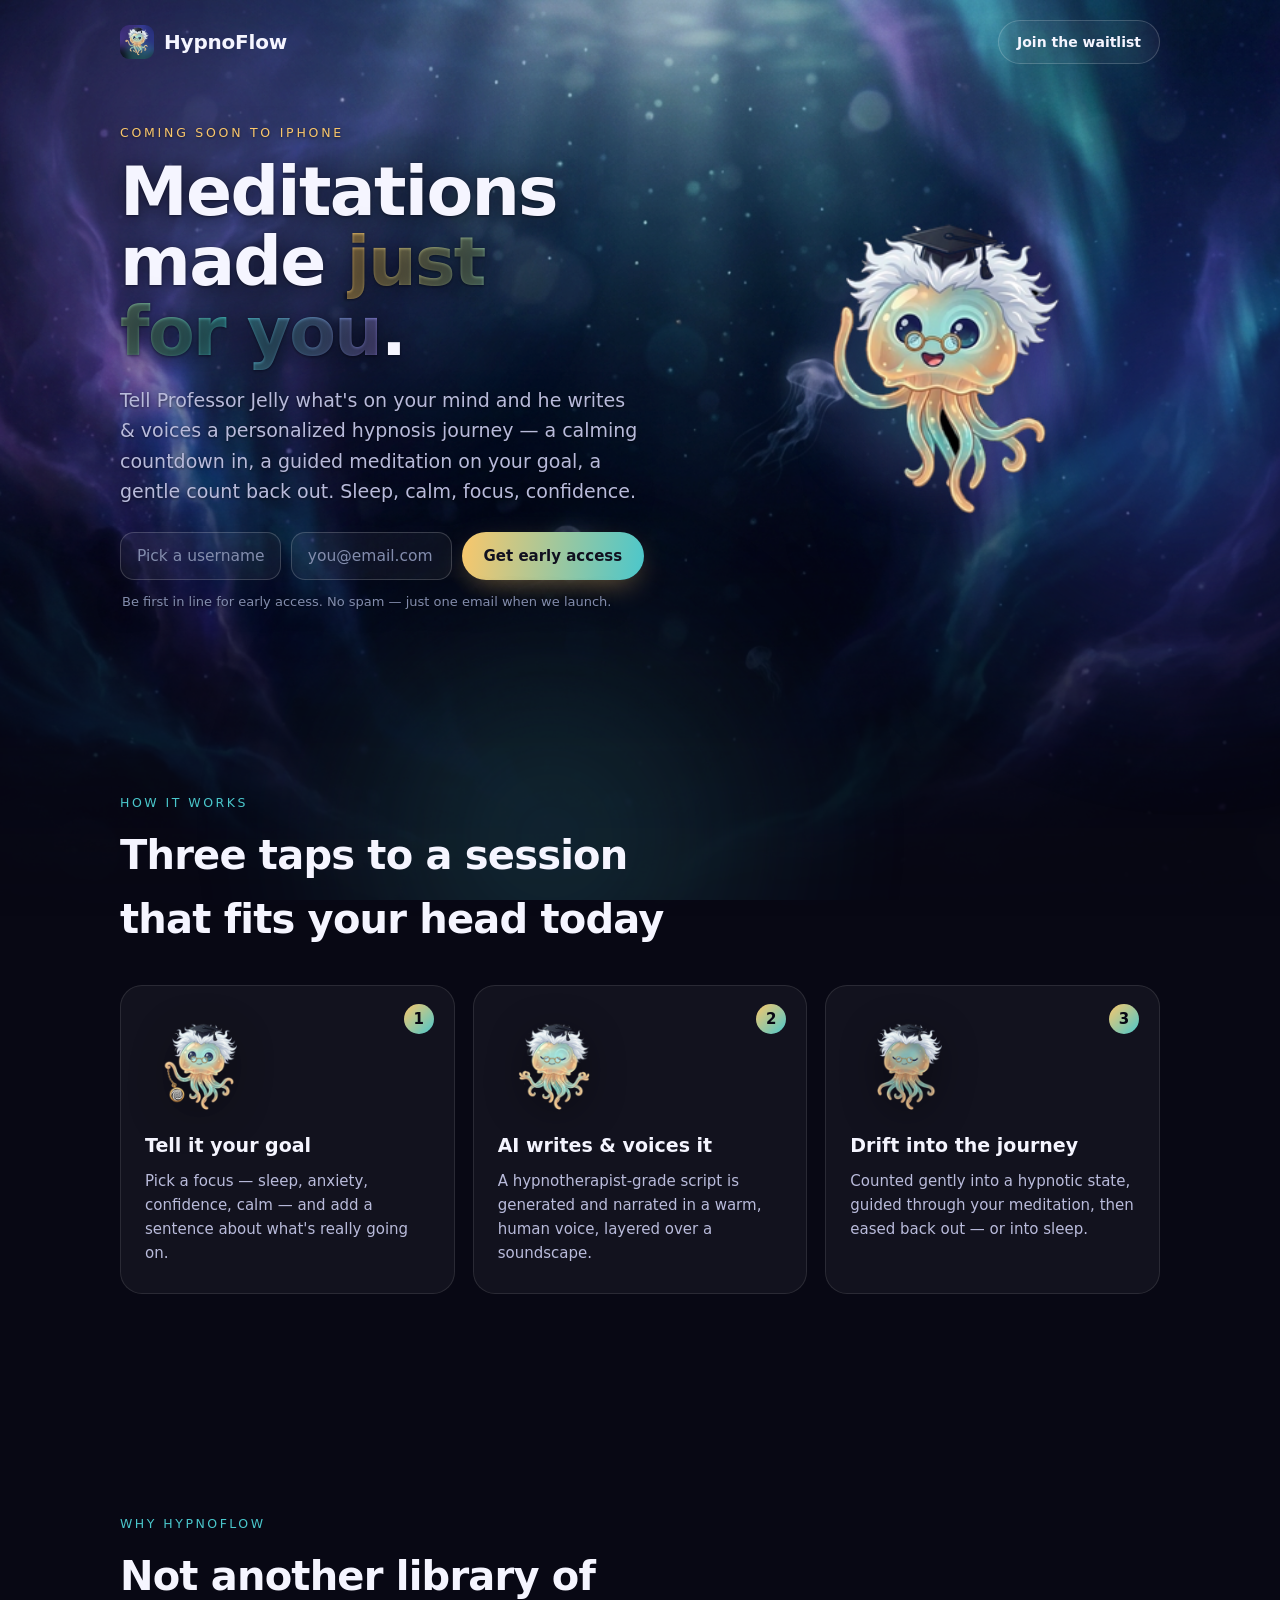
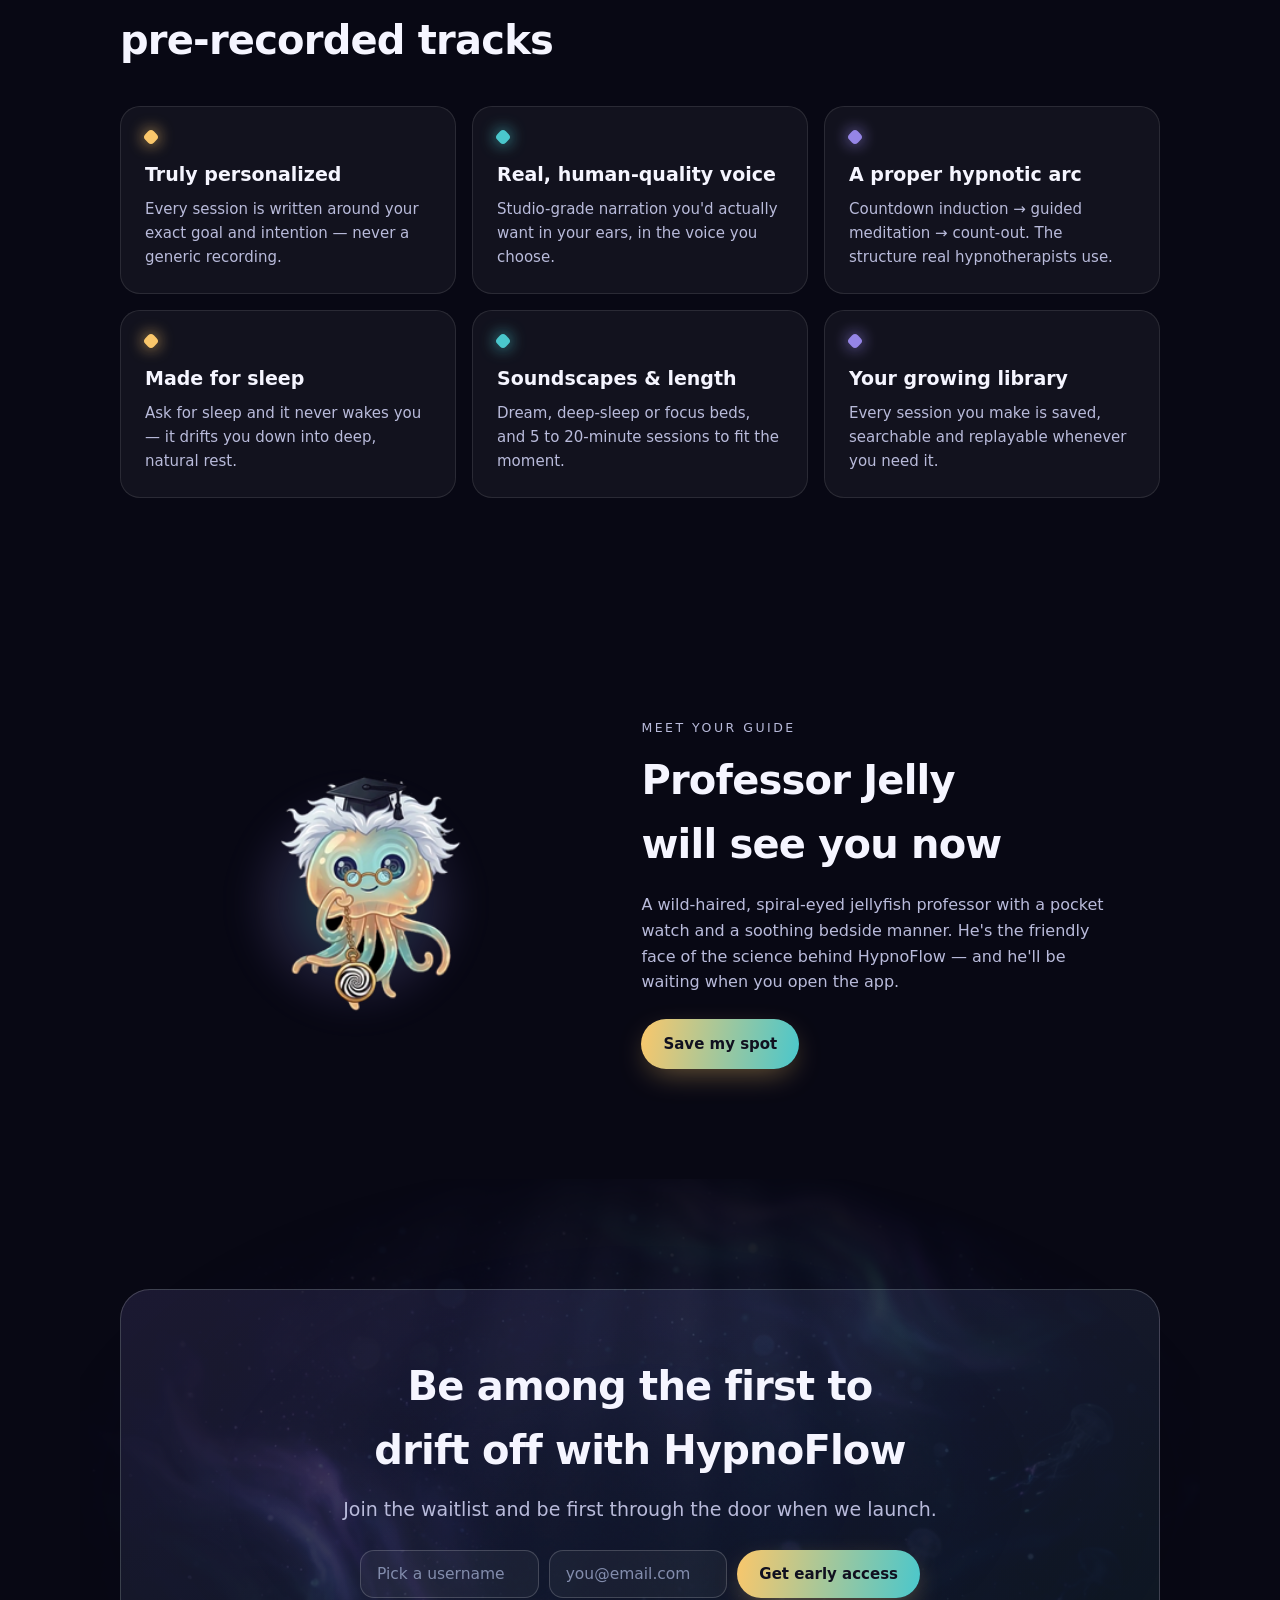
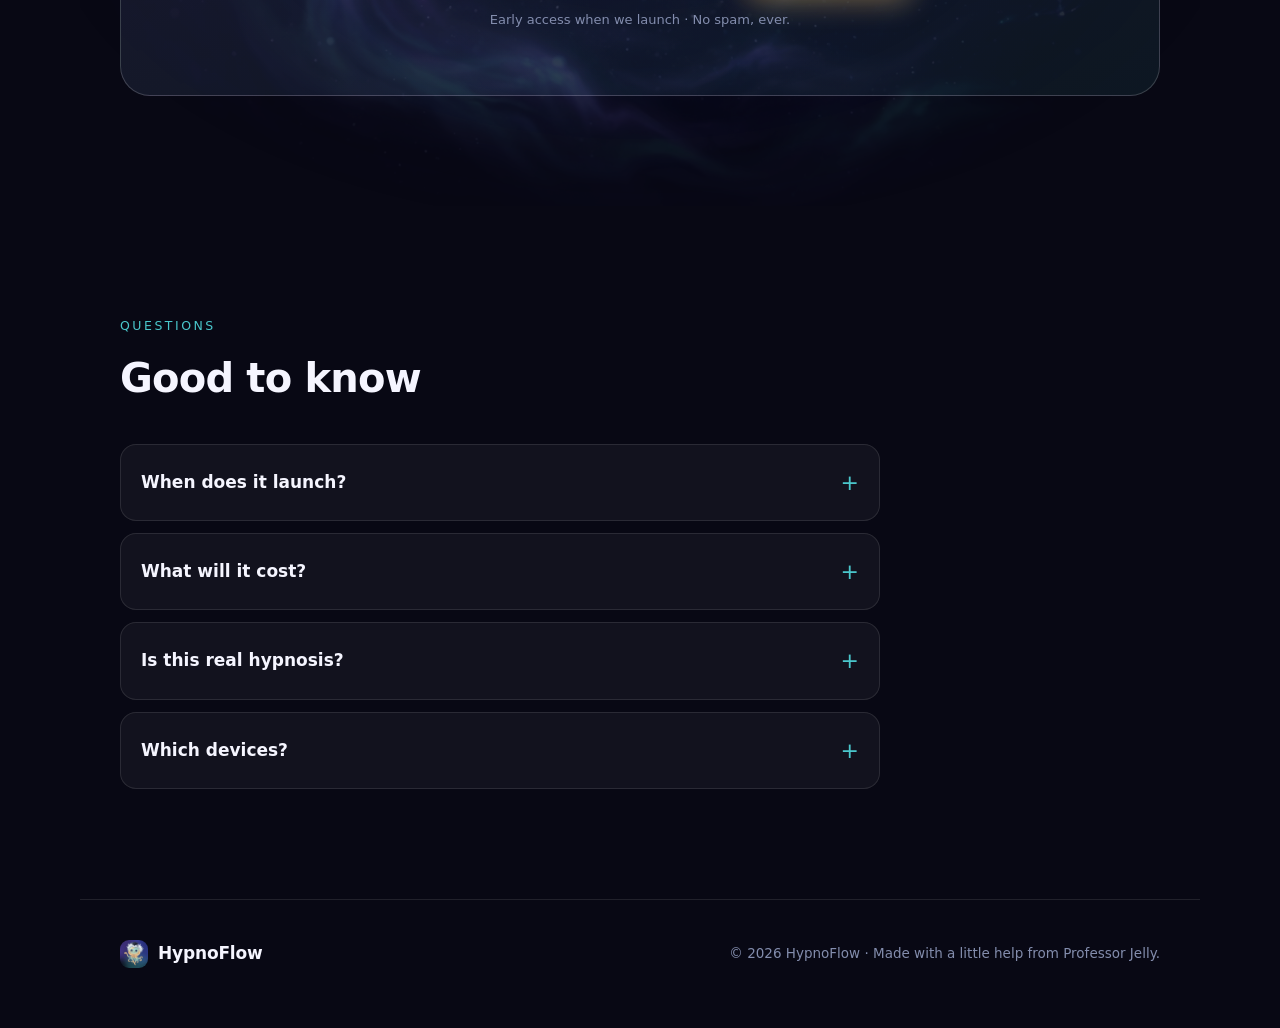
==== commit b1445c1a: "Wire in Web3Forms access key — waitlist capture live Verified: browser submissions reach Web3Forms a" ====
--- a/index.html
+++ b/index.html
@@ -41,7 +41,7 @@
         <p class="lede">Tell Professor Jelly what's on your mind and he writes &amp; voices a personalized hypnosis journey — a calming countdown in, a guided meditation on your goal, a gentle count back out. Sleep, calm, focus, confidence.</p>
 
         <form id="waitlist" class="waitlist" name="waitlist" method="POST">
-          <input type="hidden" name="access_key" value="YOUR_WEB3FORMS_ACCESS_KEY" />
+          <input type="hidden" name="access_key" value="071df834-20a7-4f5f-81d9-0aecef2f7061" />
           <input type="hidden" name="subject" value="New HypnoFlow waitlist signup" />
           <input type="hidden" name="from_name" value="HypnoFlow Waitlist" />
           <input type="checkbox" name="botcheck" class="hp" tabindex="-1" autocomplete="off" aria-hidden="true" />
@@ -128,7 +128,7 @@
         <h2>Be among the first to drift off with HypnoFlow</h2>
         <p class="lede center">Join the waitlist and be first through the door when we launch.</p>
         <form class="waitlist" name="waitlist" method="POST">
-          <input type="hidden" name="access_key" value="YOUR_WEB3FORMS_ACCESS_KEY" />
+          <input type="hidden" name="access_key" value="071df834-20a7-4f5f-81d9-0aecef2f7061" />
           <input type="hidden" name="subject" value="New HypnoFlow waitlist signup" />
           <input type="hidden" name="from_name" value="HypnoFlow Waitlist" />
           <input type="checkbox" name="botcheck" class="hp" tabindex="-1" autocomplete="off" aria-hidden="true" />
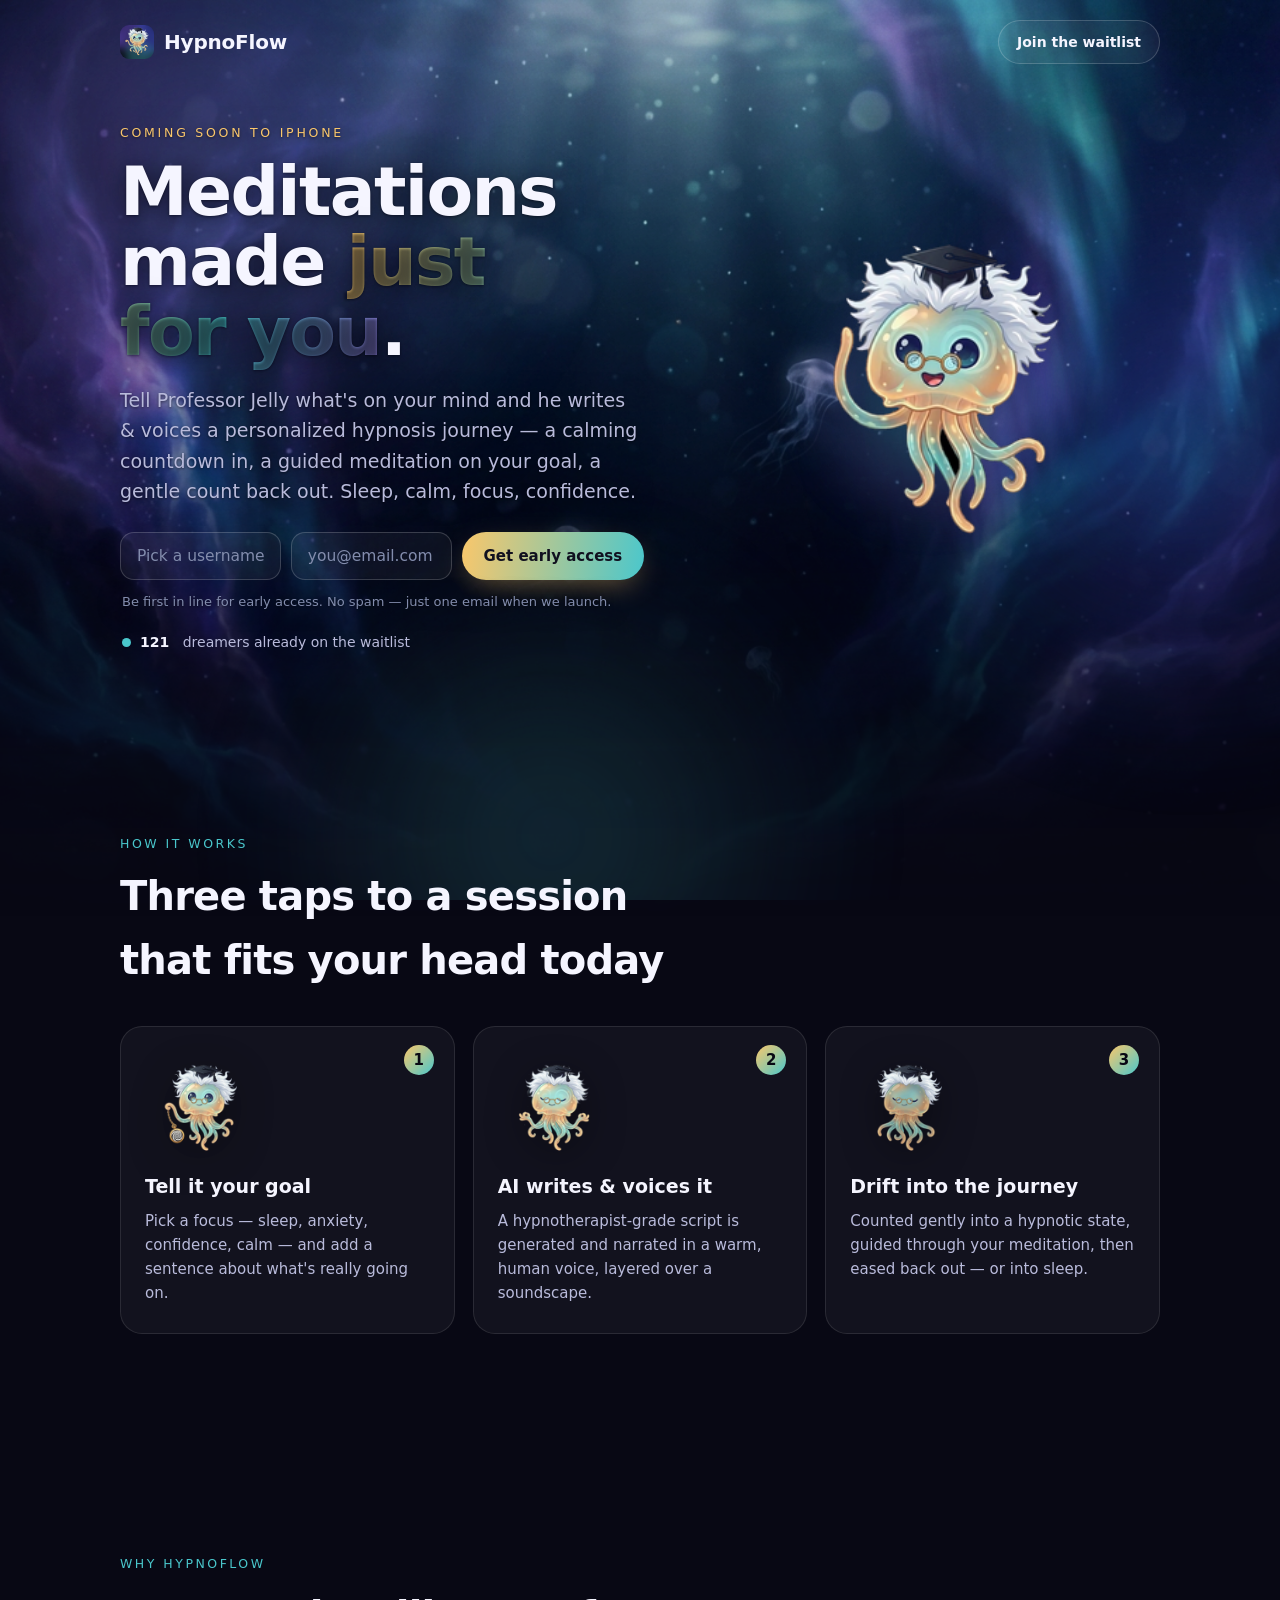
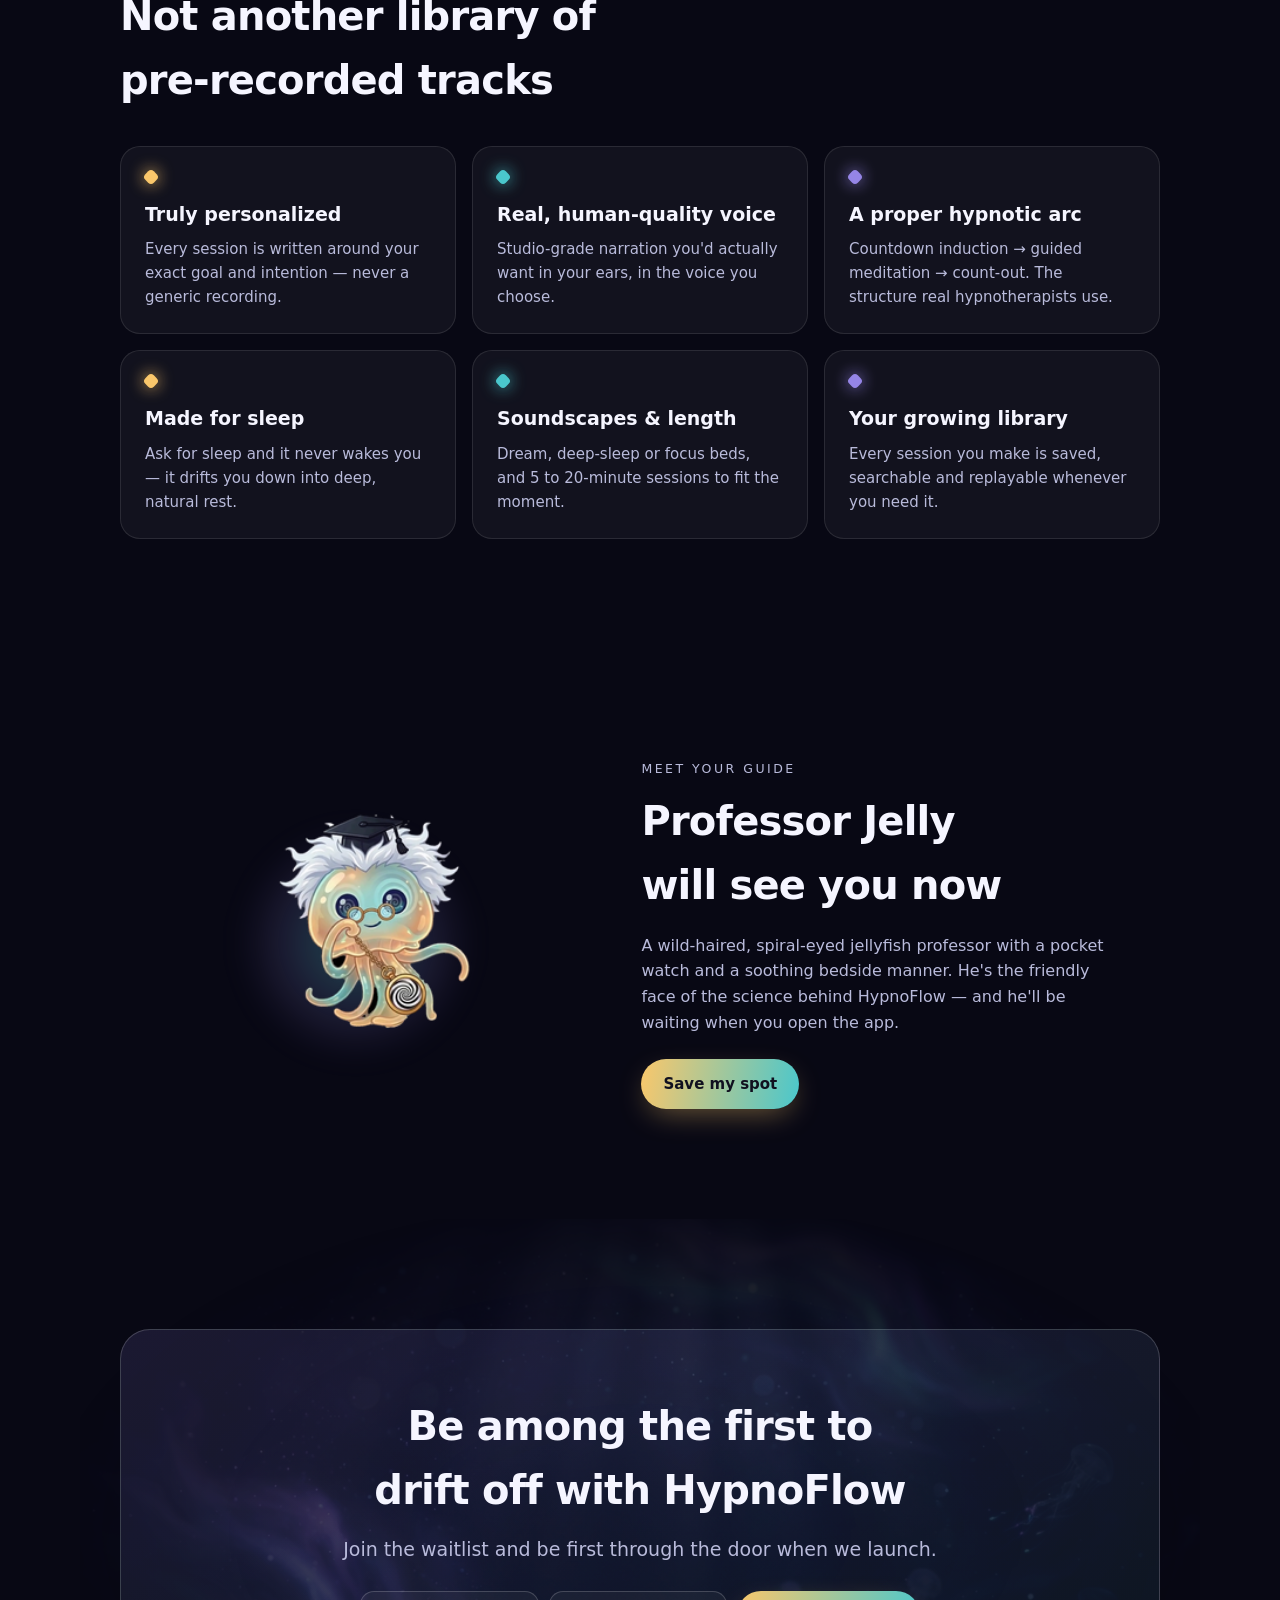
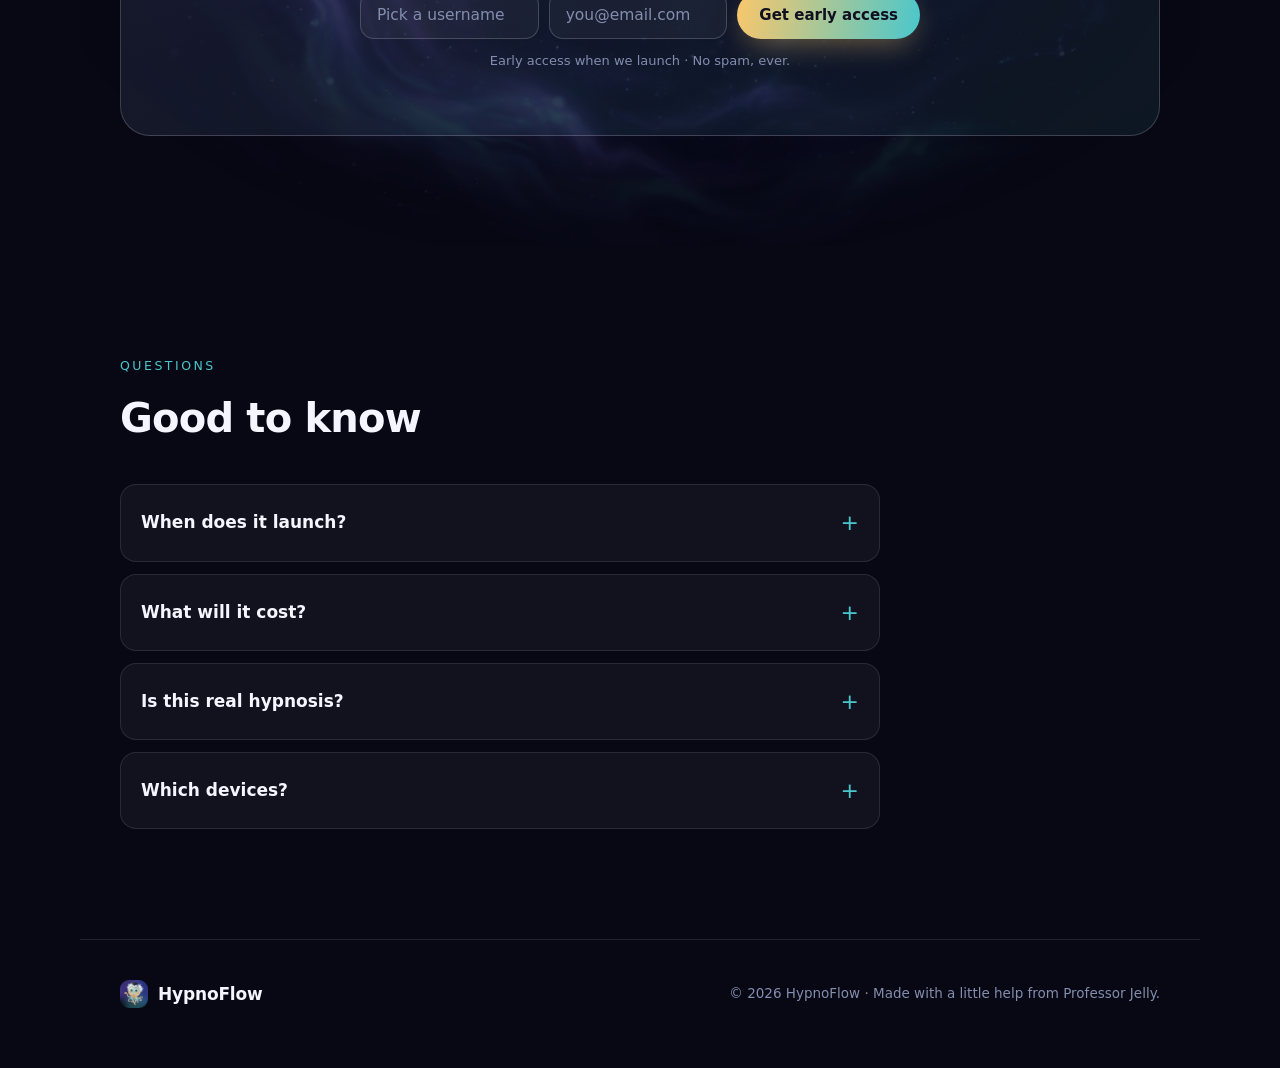
==== commit 28e64c46: "Add waitlist counter starting at 121 Animated count-up on load; ticks +1 when someone joins (persist" ====
--- a/index.html
+++ b/index.html
@@ -52,6 +52,8 @@
           </div>
           <p class="form-note" id="formNote">Be first in line for early access. No spam — just one email when we launch.</p>
         </form>
+
+        <p class="counter"><span class="pulse" aria-hidden="true"></span><b id="count">121</b>&nbsp;dreamers already on the waitlist</p>
       </div>
 
       <div class="hero-mascot">
--- a/styles.css
+++ b/styles.css
@@ -87,6 +87,11 @@
 .field::placeholder { color: var(--ink-faint); }
 .field:focus { outline: none; border-color: var(--amber); box-shadow: 0 0 0 3px rgba(250,199,107,.18); }
 .waitlist .btn-primary { flex: 0 0 auto; }
+.counter { display: flex; align-items: center; gap: 9px; font-size: 14px; color: var(--ink-2); margin: 18px 2px 0; }
+.counter b { color: var(--ink); font-variant-numeric: tabular-nums; font-family: var(--display); }
+.pulse { width: 9px; height: 9px; border-radius: 50%; background: var(--teal); box-shadow: 0 0 0 0 rgba(74,199,204,.6);
+  animation: pulse 2.2s ease-out infinite; flex: 0 0 auto; }
+@keyframes pulse { 0% { box-shadow: 0 0 0 0 rgba(74,199,204,.55); } 70% { box-shadow: 0 0 0 10px rgba(74,199,204,0); } 100% { box-shadow: 0 0 0 0 rgba(74,199,204,0); } }
 .form-note { font-size: 13px; color: var(--ink-faint); margin: 12px 2px 0; }
 .form-note b { color: var(--ink-2); }
 .hp { position: absolute; left: -9999px; }
@@ -187,7 +192,7 @@
   .steps, .grid { grid-template-columns: 1fr 1fr; }
 }
 @media (prefers-reduced-motion: reduce) {
-  .mascot { animation: none; }
+  .mascot, .pulse { animation: none; }
   html { scroll-behavior: auto; }
   .reveal { transition: none; opacity: 1; transform: none; }
 }
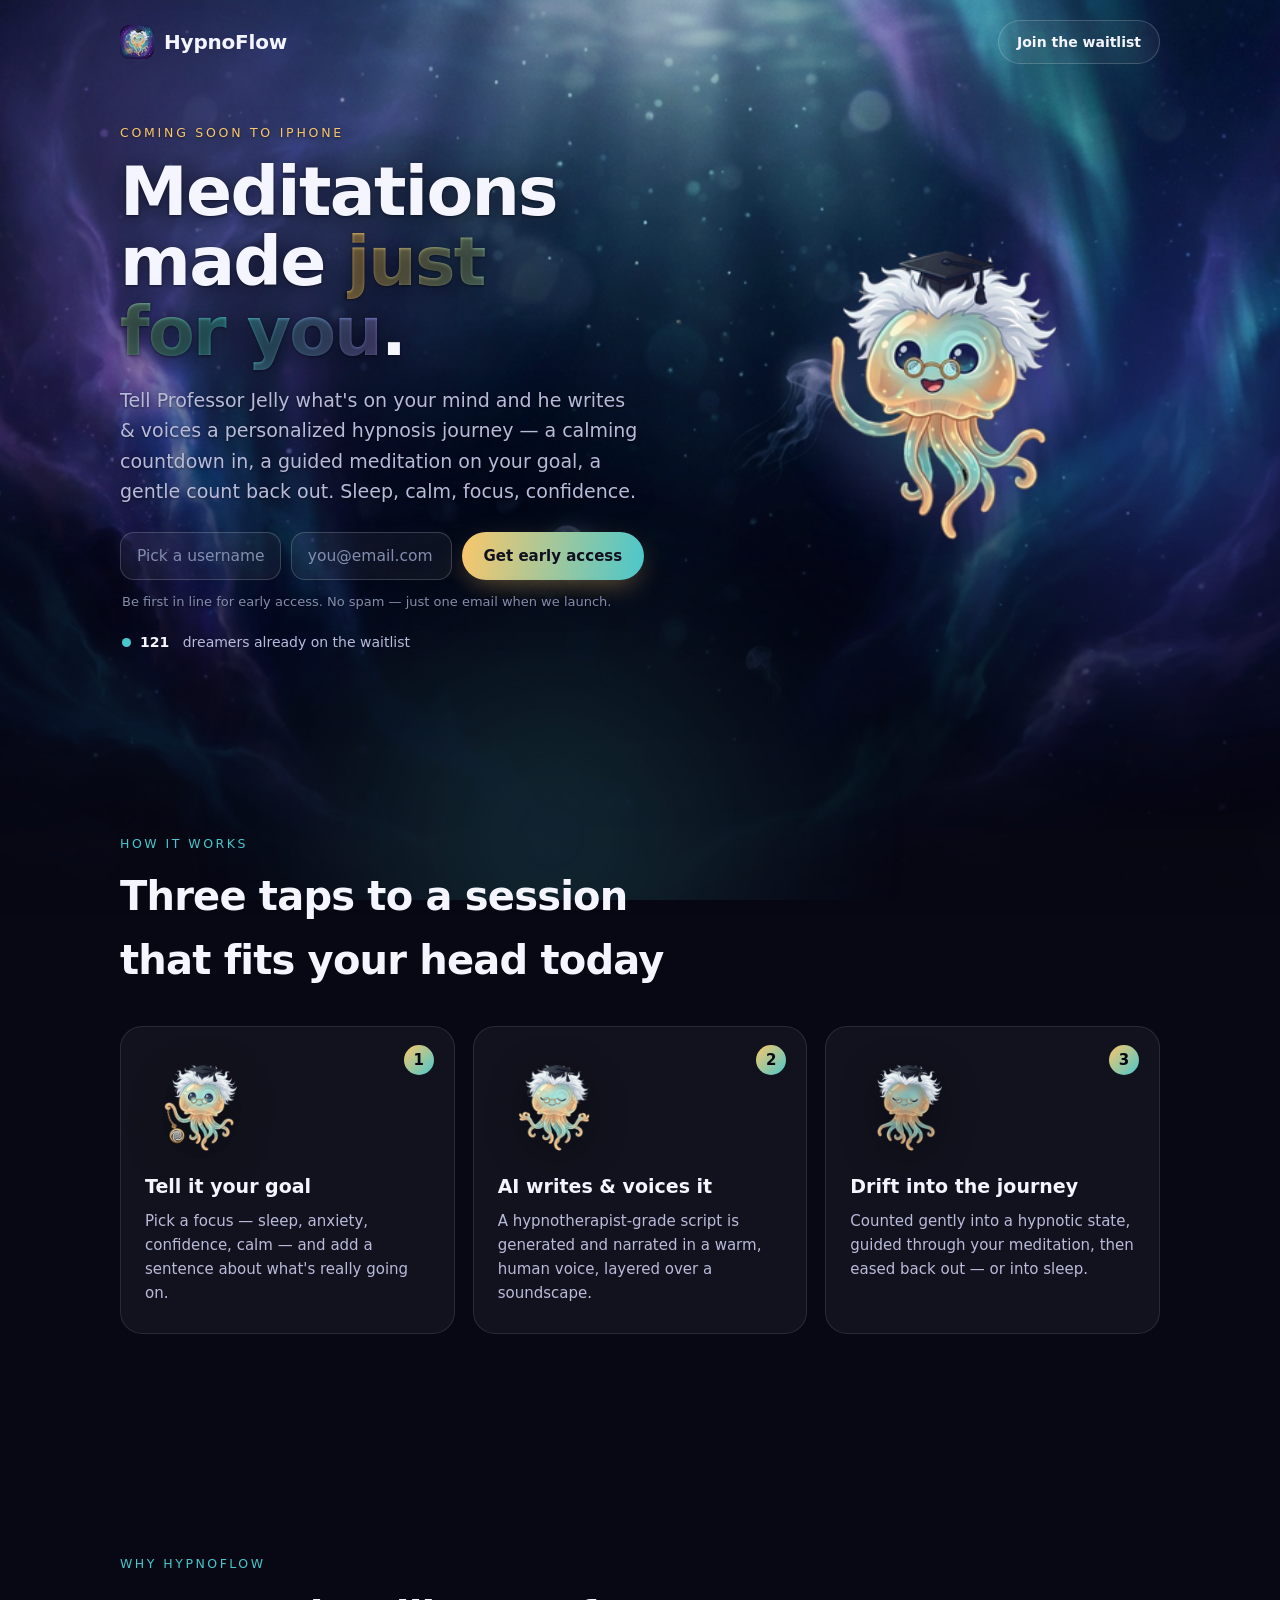
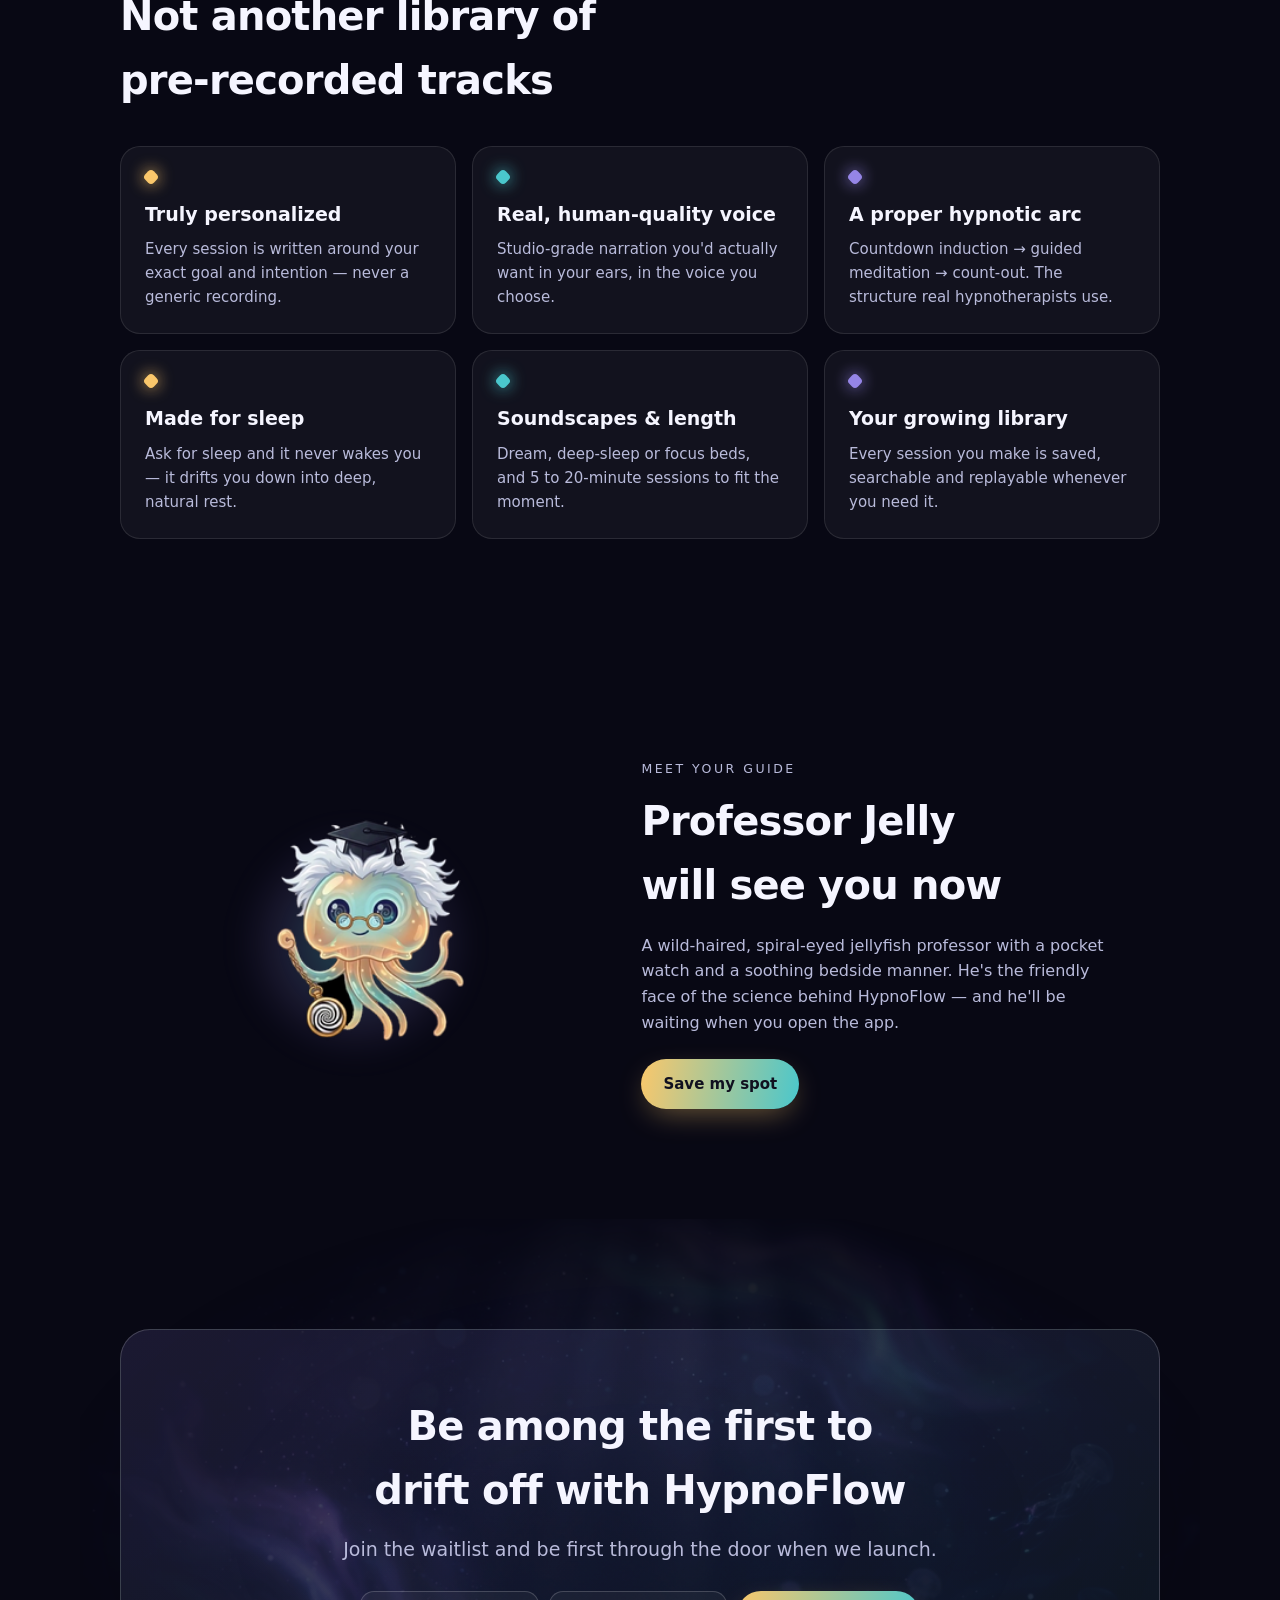
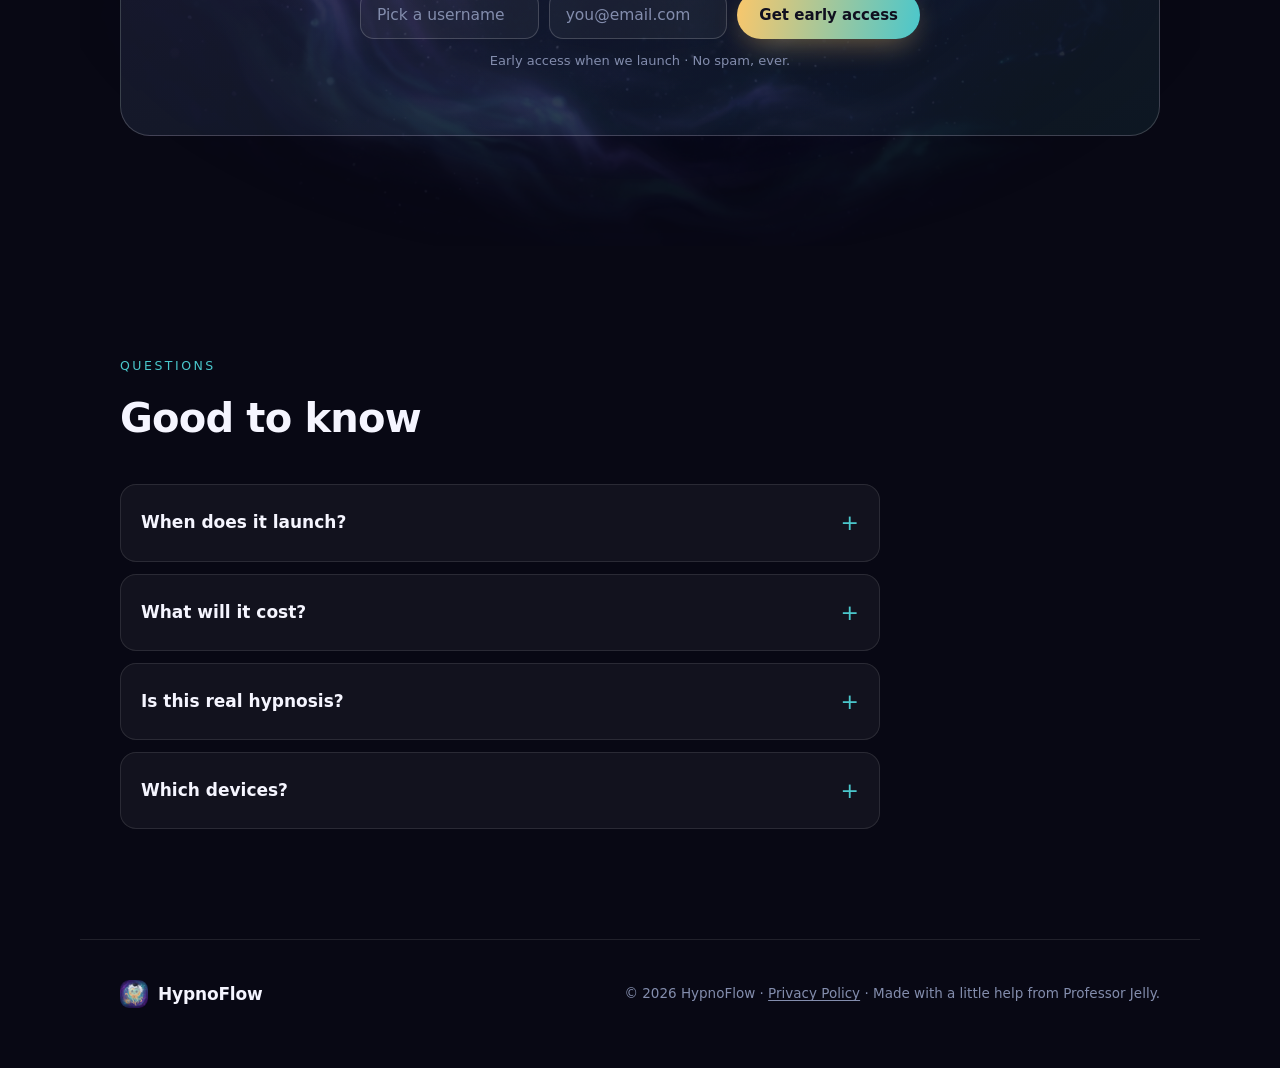
==== commit 0bd8cbf7: "Add Privacy Policy page + footer link Brand-matched /privacy.html covering waitlist, Sign in with Ap" ====
--- a/index.html
+++ b/index.html
@@ -162,7 +162,7 @@
       <img src="assets/icon.png" alt="" width="28" height="28" />
       <span>HypnoFlow</span>
     </div>
-    <p>© <span id="year"></span> HypnoFlow · Made with a little help from Professor Jelly.</p>
+    <p>© <span id="year"></span> HypnoFlow · <a href="privacy.html" style="color:inherit;text-decoration:underline;text-underline-offset:2px;">Privacy Policy</a> · Made with a little help from Professor Jelly.</p>
   </footer>
 
   <!-- Success overlay -->
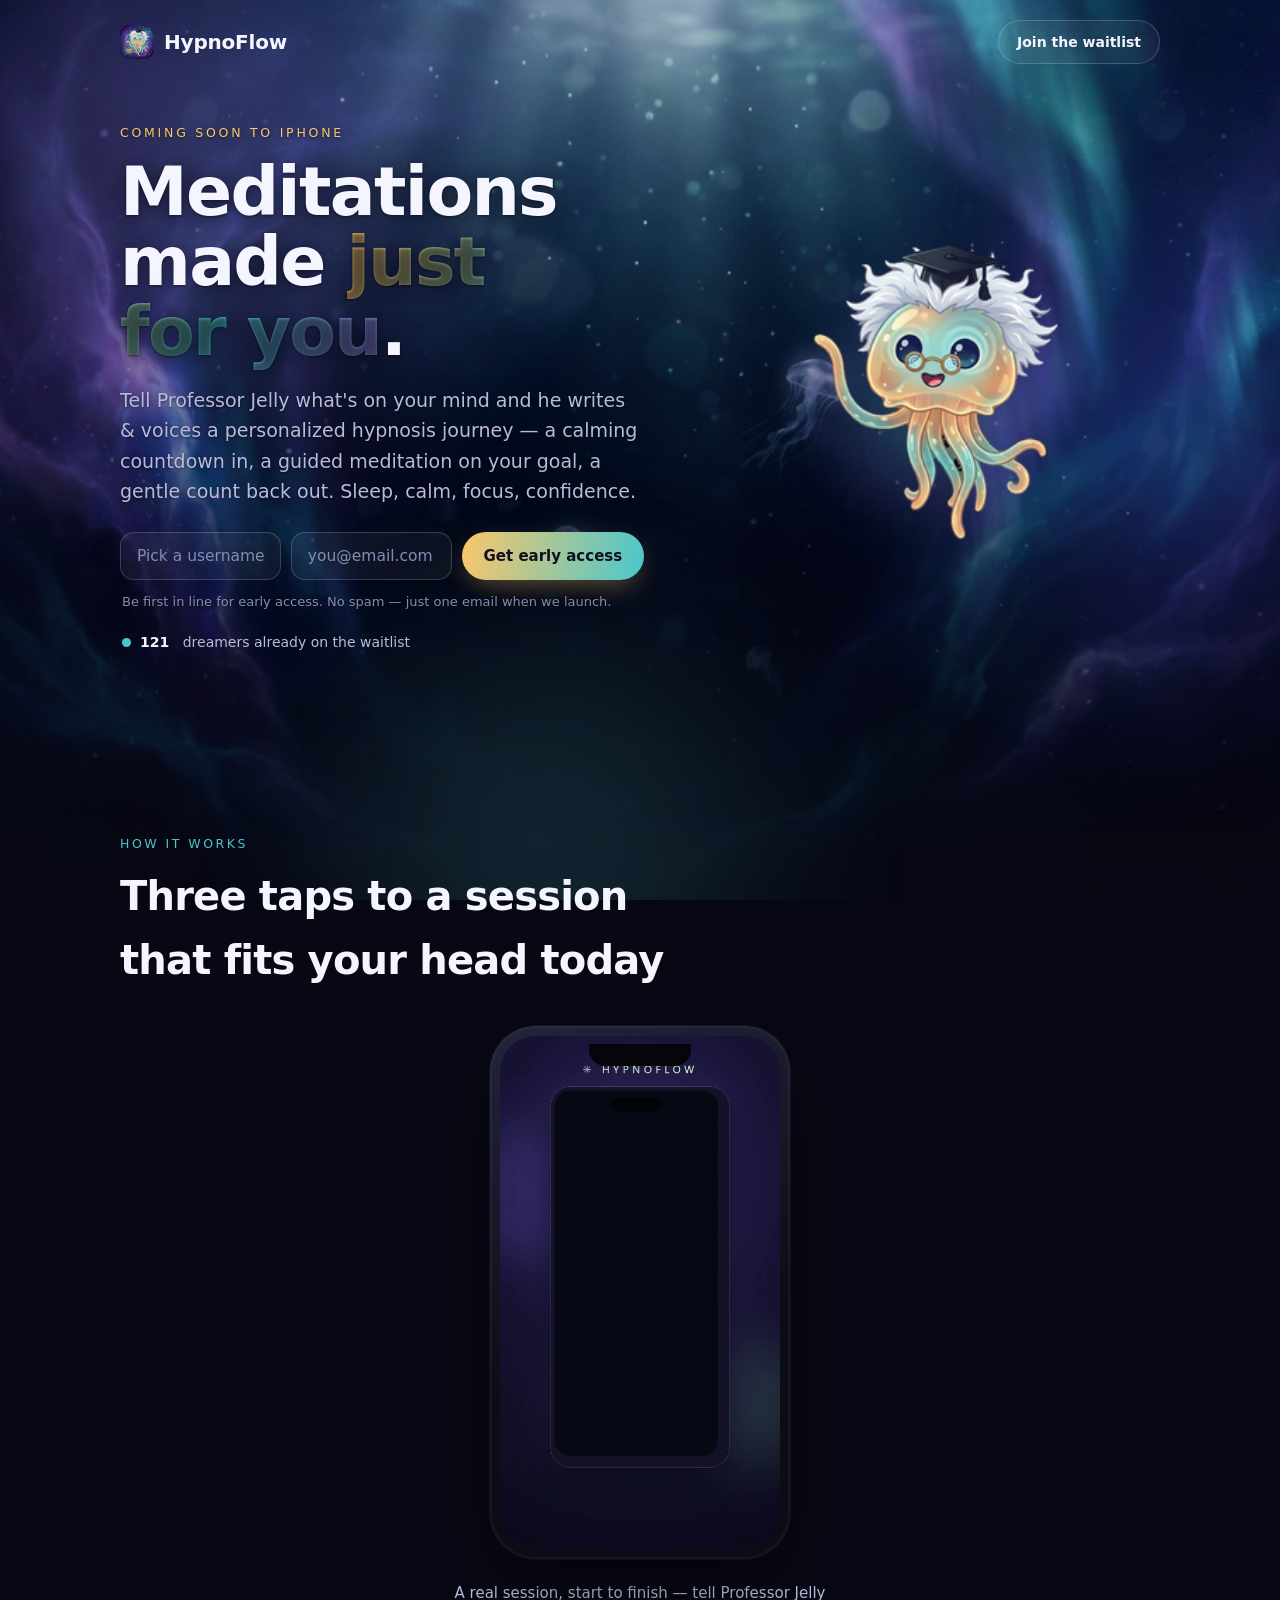
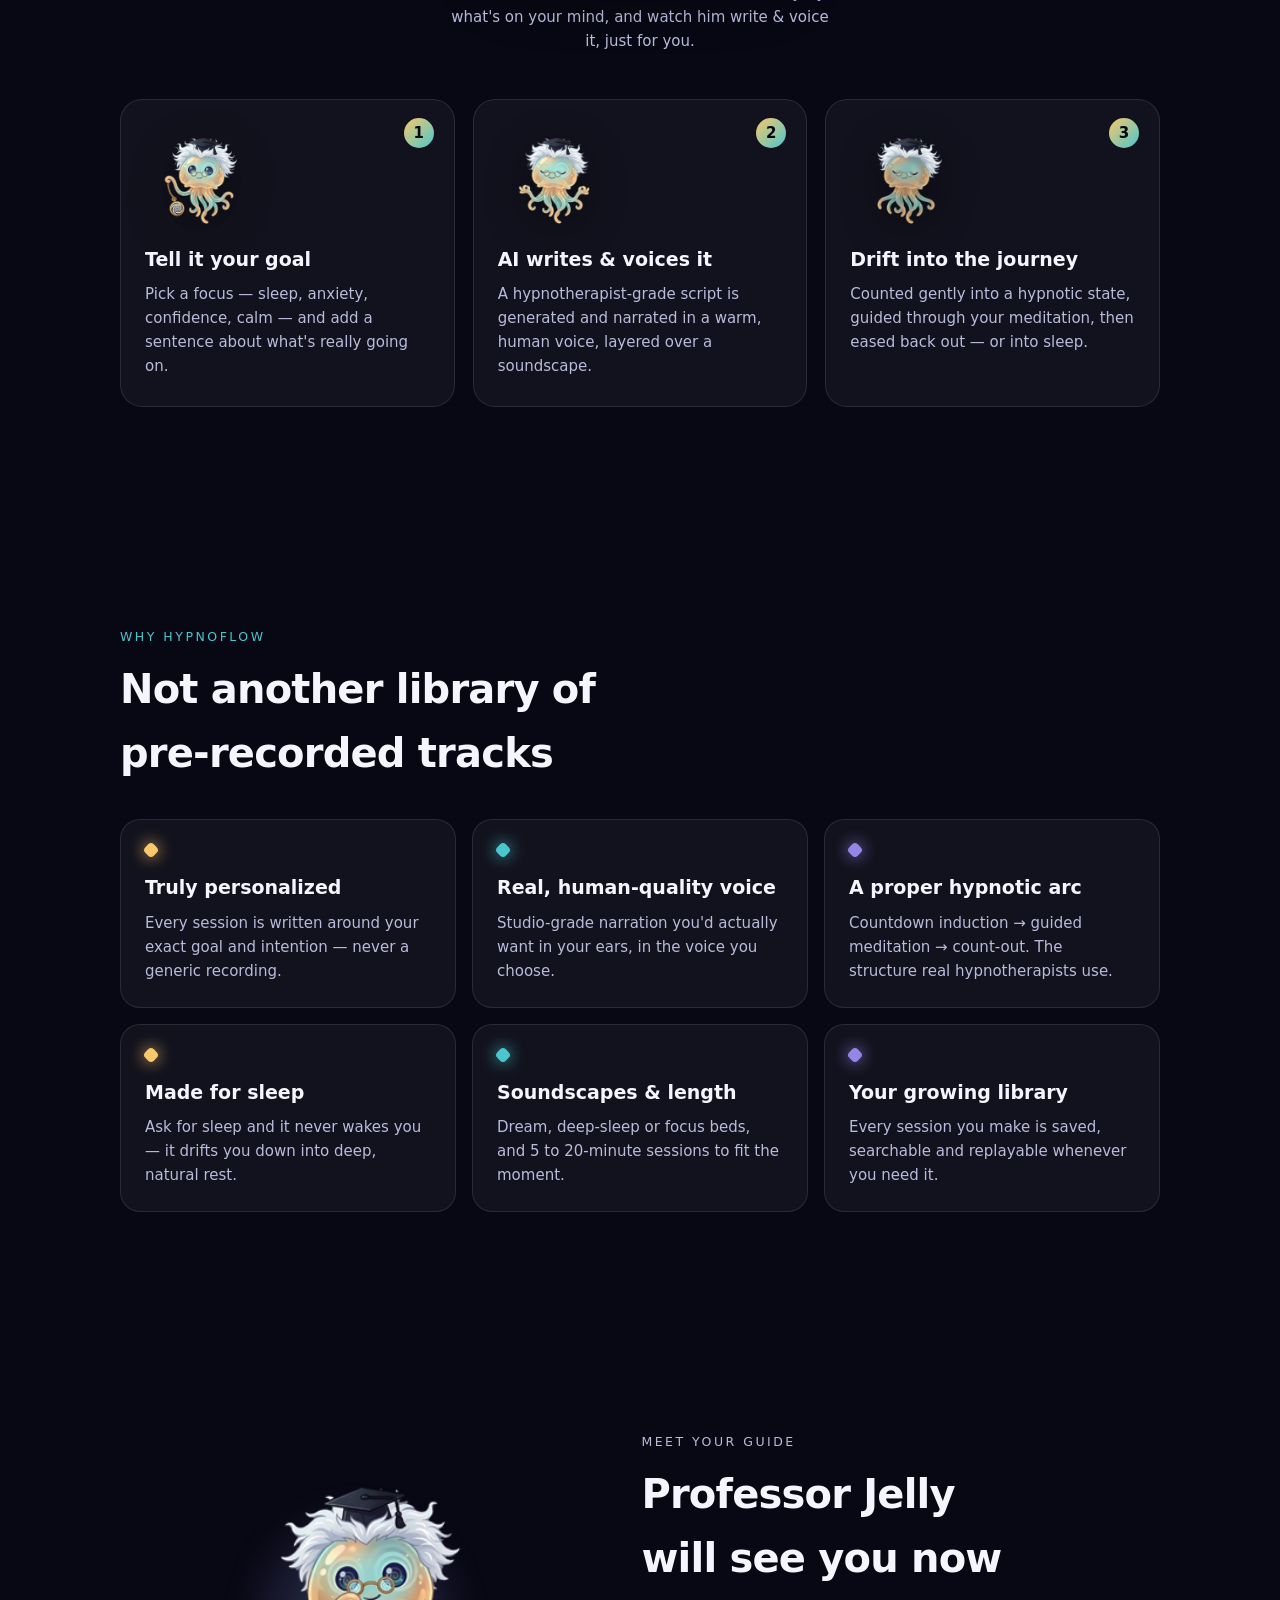
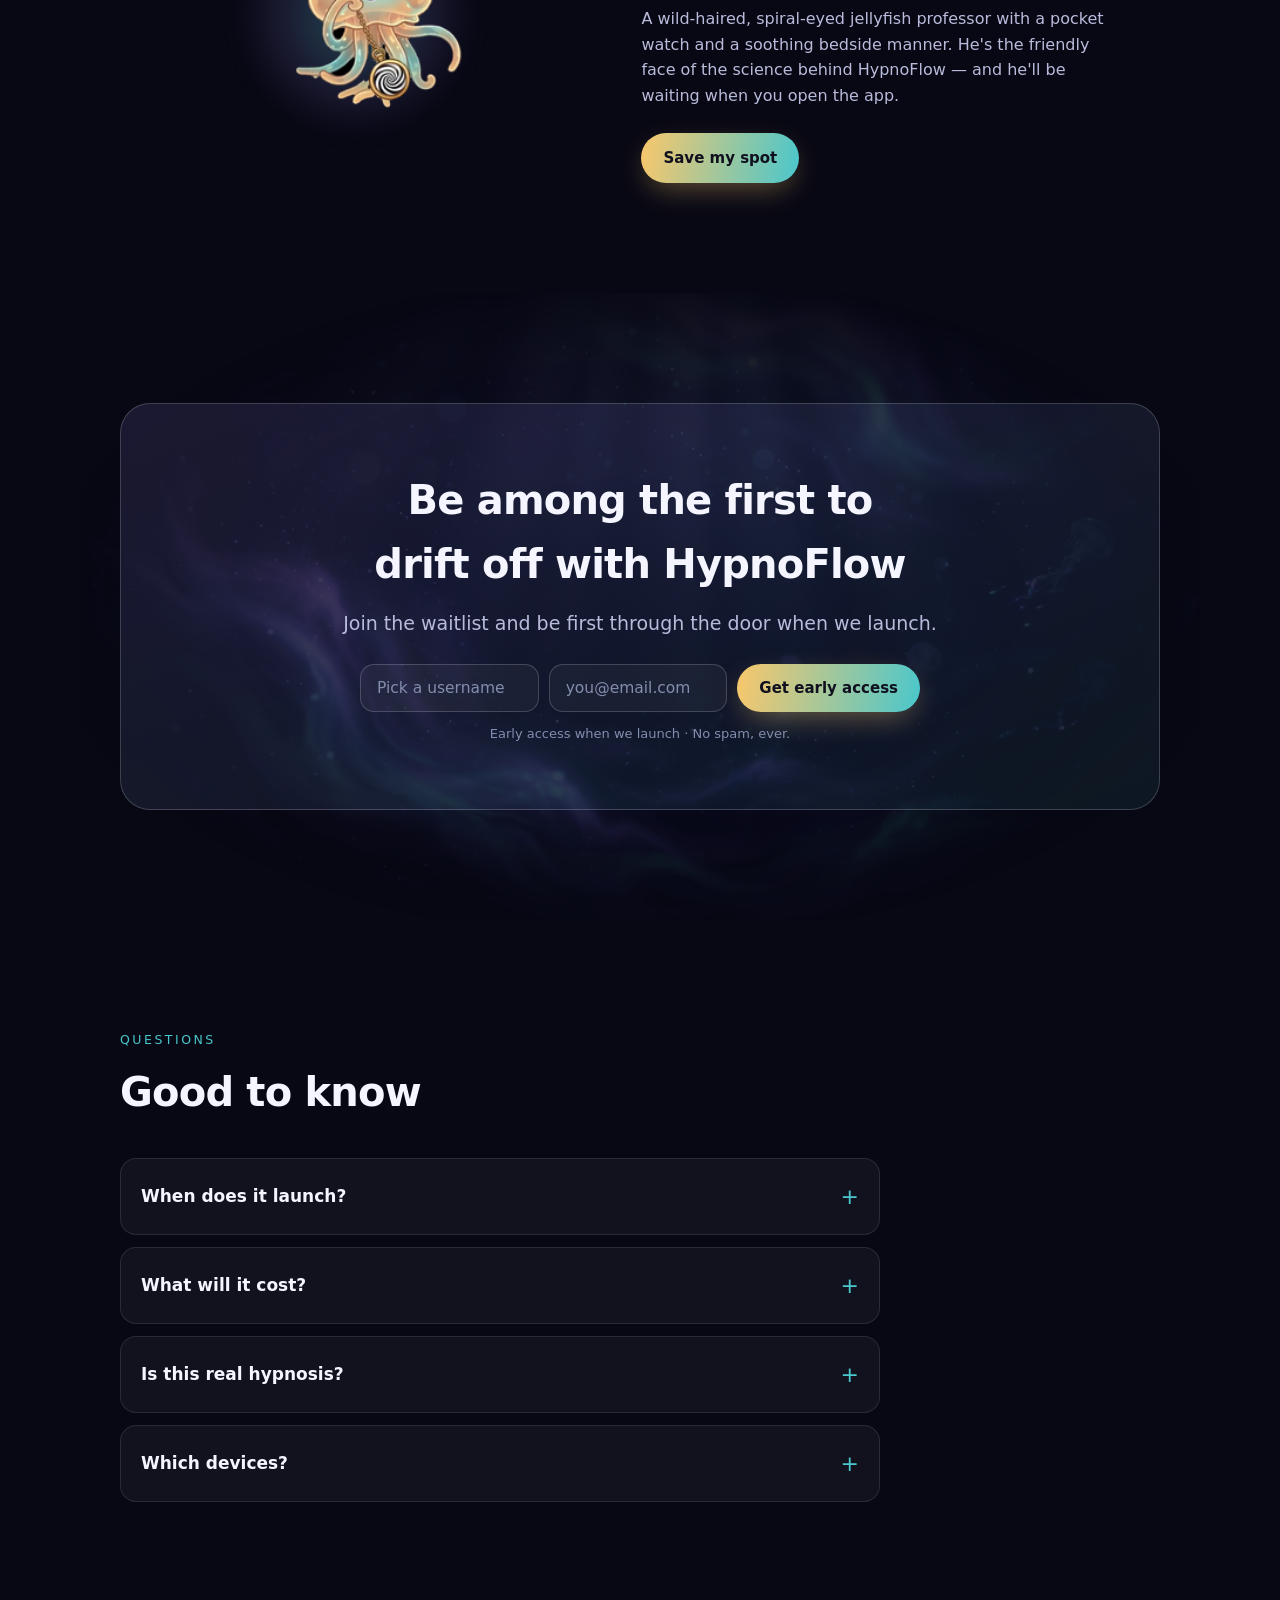
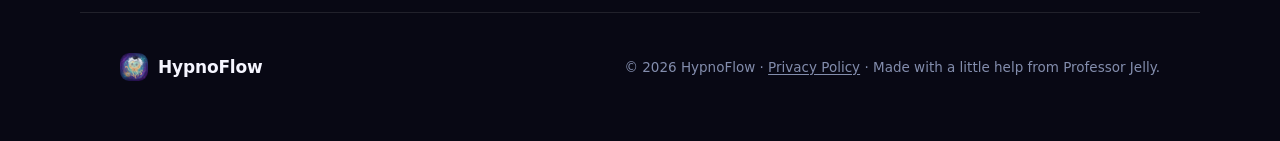
==== commit 3d0428d7: "Add app demo video to How it works section Embed the app-only screen recording in a phone frame unde" ====
--- a/index.html
+++ b/index.html
@@ -70,6 +70,19 @@
     <section class="section" id="how">
       <p class="kicker reveal">How it works</p>
       <h2 class="reveal">Three taps to a session that fits your head today</h2>
+
+      <div class="demo reveal">
+        <div class="phone">
+          <span class="phone-notch" aria-hidden="true"></span>
+          <video class="phone-screen" autoplay muted loop playsinline preload="metadata"
+                 poster="assets/demo-poster.jpg"
+                 aria-label="A screen recording of the HypnoFlow app creating and playing a personalized session">
+            <source src="assets/hypnoflow-demo.mp4" type="video/mp4" />
+          </video>
+        </div>
+        <p class="demo-cap">A real session, start to finish — tell Professor Jelly what's on your mind, and watch him write &amp; voice it, just for you.</p>
+      </div>
+
       <ol class="steps">
         <li class="step reveal">
           <span class="step-n">1</span>
--- a/styles.css
+++ b/styles.css
@@ -121,6 +121,27 @@
 .step-art { width: 108px; height: 108px; object-fit: contain; margin-bottom: 10px; filter: drop-shadow(0 10px 20px rgba(0,0,0,.4)); }
 .step p { color: var(--ink-2); font-size: 15px; margin: 0; }
 
+/* Demo video (phone frame) */
+.demo { display: flex; flex-direction: column; align-items: center; gap: 22px; margin: 4px auto 46px; }
+.phone {
+  position: relative; width: min(300px, 74vw); aspect-ratio: 1080 / 1920;
+  padding: 10px; border-radius: 46px;
+  background: linear-gradient(160deg, #23233a, #0c0c16 60%);
+  box-shadow: 0 30px 70px -20px rgba(0,0,0,.75), 0 0 0 1px rgba(255,255,255,.06),
+    inset 0 0 0 2px rgba(255,255,255,.04);
+}
+.phone::before { /* soft brand glow */
+  content: ""; position: absolute; inset: -14% -10% -8%; z-index: -1; border-radius: 50%;
+  background: radial-gradient(closest-side, rgba(149,133,230,.5), transparent 70%);
+  filter: blur(18px); opacity: .7;
+}
+.phone-screen { width: 100%; height: 100%; object-fit: cover; border-radius: 36px; display: block; background: #05050c; }
+.phone-notch {
+  position: absolute; top: 18px; left: 50%; transform: translateX(-50%); z-index: 2;
+  width: 34%; height: 22px; border-radius: 0 0 16px 16px; background: #05050a;
+}
+.demo-cap { color: var(--ink-2); font-size: 15px; max-width: 40ch; text-align: center; margin: 0; }
+
 /* Feature grid */
 .grid { display: grid; grid-template-columns: repeat(3, 1fr); gap: 16px; }
 .card { background: var(--panel); border: 1px solid var(--stroke); border-radius: 20px; padding: 24px; }
